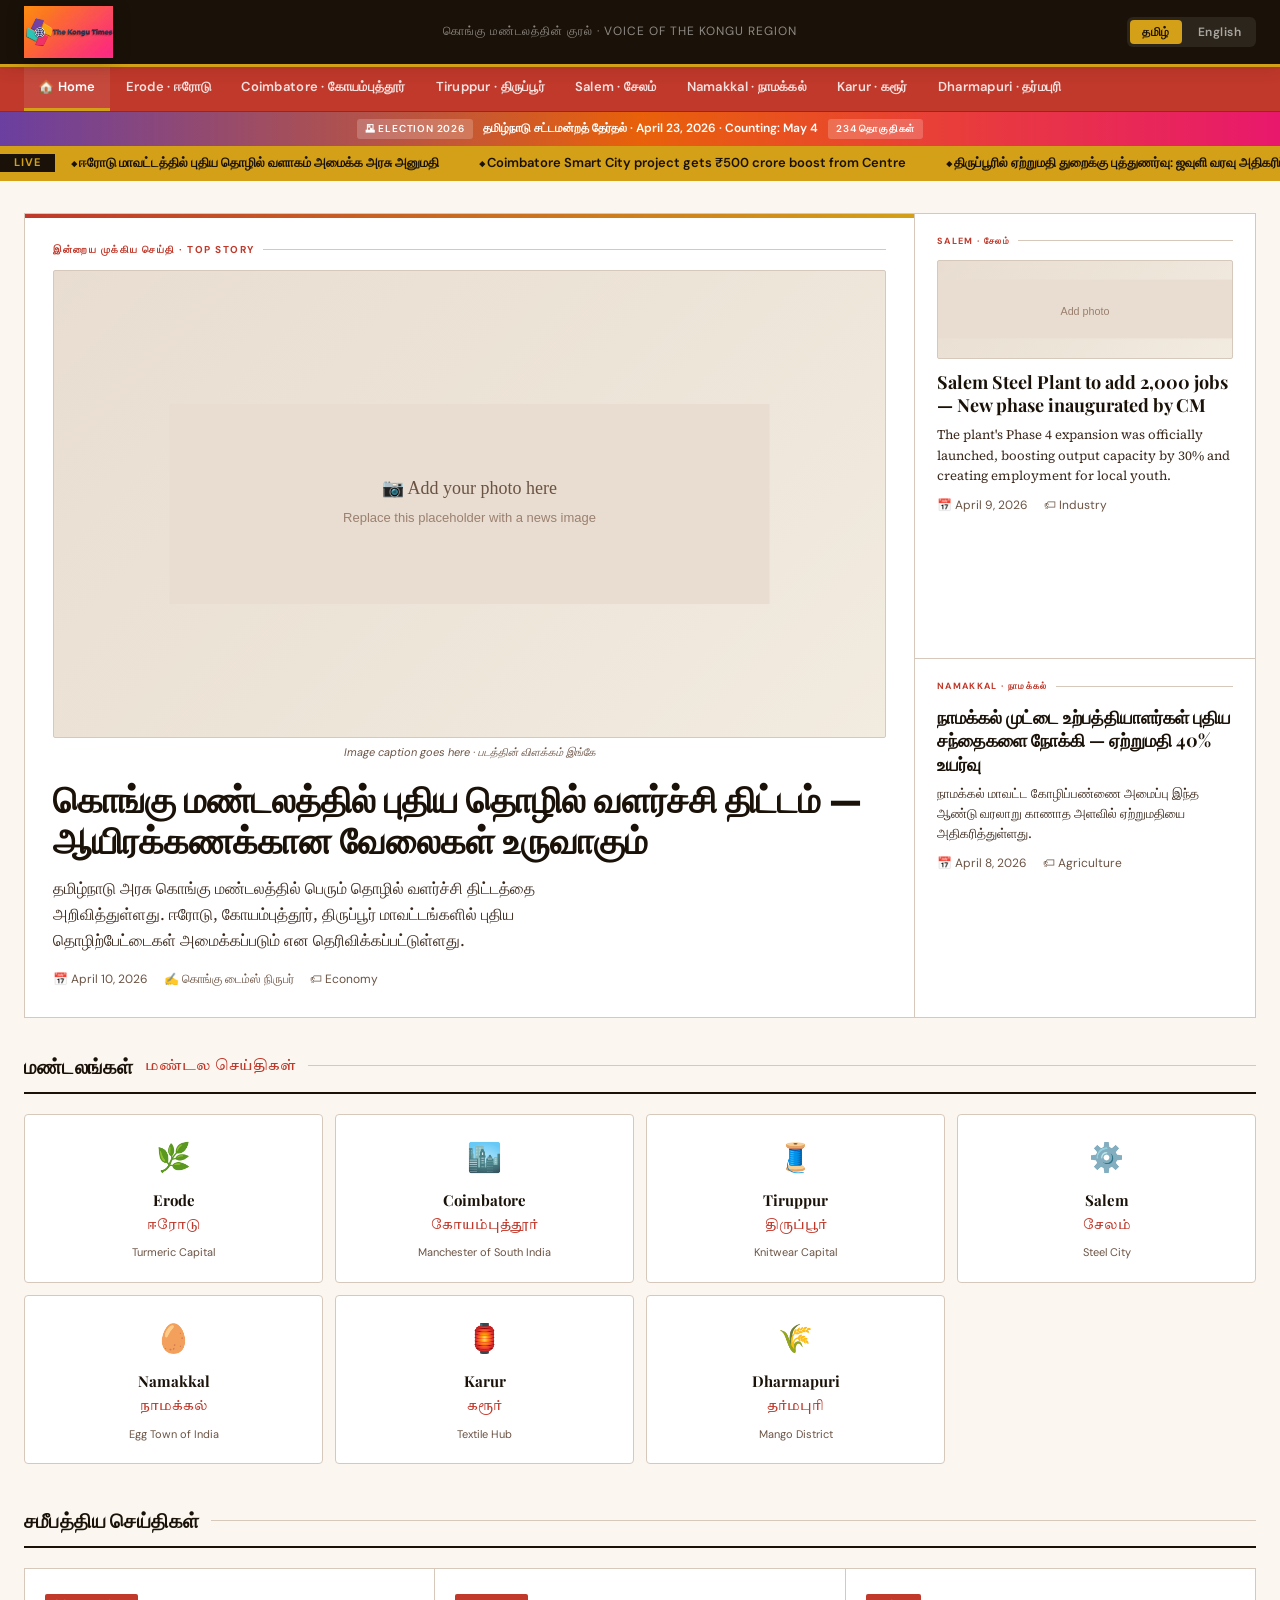
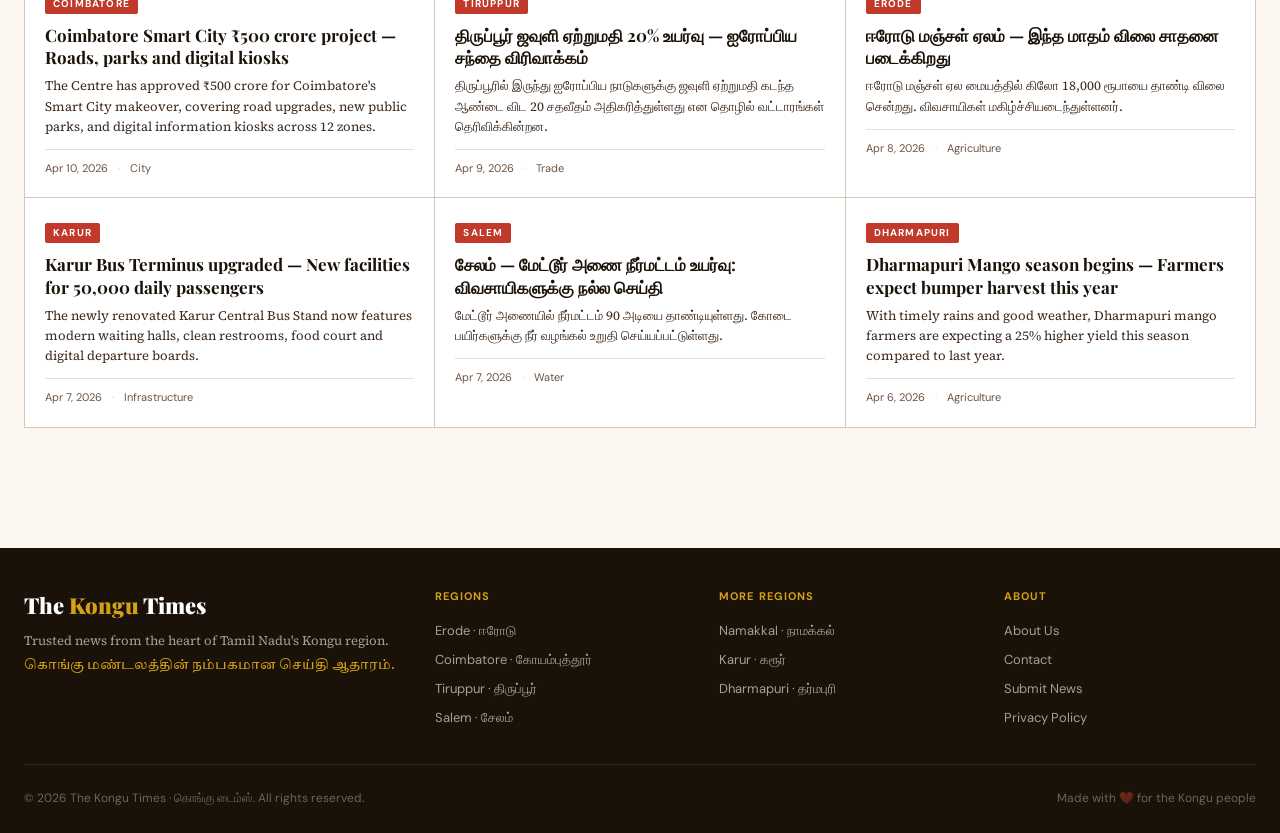
==== index.html @ 1cb0b981 "🚀 Initial launch — TheKonguTimes website with 7 region pages, logo, real news" ====
<!DOCTYPE html>
<html lang="ta">
<head>
  <meta charset="UTF-8" />
  <meta name="viewport" content="width=device-width, initial-scale=1.0" />
  <meta name="description" content="The Kongu Times - கொங்கு மண்டலத்தின் நம்பகமான செய்தி ஆதாரம். Tamil and English news from the Kongu region of Tamil Nadu." />
  <title>The Kongu Times | கொங்கு டைம்ஸ்</title>
  <link rel="stylesheet" href="css/style.css" />
  <link rel="icon" type="image/svg+xml" href="data:image/svg+xml,<svg xmlns='http://www.w3.org/2000/svg' viewBox='0 0 100 100'><text y='.9em' font-size='90'>📰</text></svg>" />
</head>
<body>

  <!-- HEADER -->
  <header class="site-header">
    <div class="header-top">
      <a href="index.html" class="logo-block" style="text-decoration:none">
        <img src="kongu-times-logo.png" alt="The Kongu Times" style="height:52px;width:auto;display:block;filter:drop-shadow(0 2px 8px rgba(0,0,0,0.3))"/>
      </a>
      <div class="header-tagline">கொங்கு மண்டலத்தின் குரல் · Voice of the Kongu Region</div>
      <div class="lang-toggle">
        <button class="lang-btn active" data-lang="ta" onclick="switchLang('ta')">தமிழ்</button>
        <button class="lang-btn" data-lang="en" onclick="switchLang('en')">English</button>
      </div>
    </div>
  </header>

  <!-- REGION NAV -->
  <nav class="region-nav" aria-label="Region Navigation">
    <div class="region-nav-inner">
      <a href="index.html" class="active">🏠 Home</a>
      <a href="regions/erode.html">Erode · ஈரோடு</a>
      <a href="regions/coimbatore.html">Coimbatore · கோயம்புத்தூர்</a>
      <a href="regions/tiruppur.html">Tiruppur · திருப்பூர்</a>
      <a href="regions/salem.html">Salem · சேலம்</a>
      <a href="regions/namakkal.html">Namakkal · நாமக்கல்</a>
      <a href="regions/karur.html">Karur · கரூர்</a>
      <a href="regions/dharmapuri.html">Dharmapuri · தர்மபுரி</a>
    </div>
  </nav>

  <!-- ELECTION BANNER -->
  <div style="background:linear-gradient(90deg,#6B3FA0,#E8610A,#E8186D);padding:7px 0;text-align:center;">
    <div style="font-family:'DM Sans',sans-serif;font-size:12px;font-weight:600;color:white;display:flex;align-items:center;justify-content:center;gap:10px;flex-wrap:wrap;max-width:1280px;margin:0 auto;padding:0 24px;">
      <span style="background:rgba(255,255,255,0.2);border-radius:3px;padding:2px 8px;font-size:10px;letter-spacing:0.08em;">🗳 ELECTION 2026</span>
      <span>தமிழ்நாடு சட்டமன்றத் தேர்தல் · April 23, 2026 · Counting: May 4</span>
      <span style="background:rgba(255,255,255,0.2);border-radius:3px;padding:2px 8px;font-size:10px;letter-spacing:0.08em;">234 தொகுதிகள்</span>
    </div>
  </div>

  <!-- NEWS TICKER -->
  <div class="news-ticker" aria-label="Breaking news ticker">
    <div class="ticker-inner">
      <span class="ticker-label">LIVE</span>
      <div class="ticker-scroll">
        <div class="ticker-track">
          <span class="ticker-item">ஈரோடு மாவட்டத்தில் புதிய தொழில் வளாகம் அமைக்க அரசு அனுமதி</span>
          <span class="ticker-item">Coimbatore Smart City project gets ₹500 crore boost from Centre</span>
          <span class="ticker-item">திருப்பூரில் ஏற்றுமதி துறைக்கு புத்துணர்வு: ஜவுளி வரவு அதிகரிப்பு</span>
          <span class="ticker-item">Salem Steel Plant announces 2,000 new job openings</span>
          <span class="ticker-item">நாமக்கல் முட்டை உற்பத்தி இந்த ஆண்டு சாதனை படைக்கிறது</span>
          <span class="ticker-item">Karur textiles exported to 45 countries this fiscal year</span>
          <span class="ticker-item">தர்மபுரி மாவட்டத்தில் மழை வரவேற்பு — விவசாயிகள் மகிழ்ச்சி</span>
          <!-- duplicate for seamless loop -->
          <span class="ticker-item">ஈரோடு மாவட்டத்தில் புதிய தொழில் வளாகம் அமைக்க அரசு அனுமதி</span>
          <span class="ticker-item">Coimbatore Smart City project gets ₹500 crore boost from Centre</span>
          <span class="ticker-item">திருப்பூரில் ஏற்றுமதி துறைக்கு புத்துணர்வு: ஜவுளி வரவு அதிகரிப்பு</span>
          <span class="ticker-item">Salem Steel Plant announces 2,000 new job openings</span>
          <span class="ticker-item">நாமக்கல் முட்டை உற்பத்தி இந்த ஆண்டு சாதனை படைக்கிறது</span>
          <span class="ticker-item">Karur textiles exported to 45 countries this fiscal year</span>
          <span class="ticker-item">தர்மபுரி மாவட்டத்தில் மழை வரவேற்பு — விவசாயிகள் மகிழ்ச்சி</span>
        </div>
      </div>
    </div>
  </div>

  <!-- MAIN CONTENT -->
  <main class="site-main">

    <!-- HERO GRID -->
    <section aria-label="Top stories">
      <div class="hero-grid">
        <!-- Lead story -->
        <article class="hero-main">
          <div class="hero-label">இன்றைய முக்கிய செய்தி · Top Story</div>
          <div class="hero-img-placeholder">
            <svg width="100%" height="200" viewBox="0 0 600 200" xmlns="http://www.w3.org/2000/svg">
              <rect width="600" height="200" fill="#E8DDD0"/>
              <text x="300" y="90" text-anchor="middle" font-family="serif" font-size="18" fill="#6B5344">📷 Add your photo here</text>
              <text x="300" y="118" text-anchor="middle" font-family="sans-serif" font-size="13" fill="#9B8070">Replace this placeholder with a news image</text>
            </svg>
          </div>
          <p class="img-caption">Image caption goes here · படத்தின் விளக்கம் இங்கே</p>
          <h1 class="hero-headline">கொங்கு மண்டலத்தில் புதிய தொழில் வளர்ச்சி திட்டம் — ஆயிரக்கணக்கான வேலைகள் உருவாகும்</h1>
          <p class="hero-lead">
            தமிழ்நாடு அரசு கொங்கு மண்டலத்தில் பெரும் தொழில் வளர்ச்சி திட்டத்தை அறிவித்துள்ளது. ஈரோடு, கோயம்புத்தூர், திருப்பூர் மாவட்டங்களில் புதிய தொழிற்பேட்டைகள் அமைக்கப்படும் என தெரிவிக்கப்பட்டுள்ளது.
          </p>
          <p class="hero-lead" style="display:none" data-lang="en">
            The Tamil Nadu government has announced a major industrial development plan for the Kongu region. New industrial estates are set to be established in Erode, Coimbatore, and Tiruppur districts, expected to create thousands of jobs.
          </p>
          <div class="hero-meta">
            <span>📅 April 10, 2026</span>
            <span>✍️ கொங்கு டைம்ஸ் நிருபர்</span>
            <span>🏷 Economy</span>
          </div>
        </article>

        <!-- Side story 1 -->
        <article class="hero-side-top">
          <div class="hero-label" style="font-size:9px">Salem · சேலம்</div>
          <div class="hero-img-placeholder" style="aspect-ratio:3/1;margin-bottom:12px">
            <svg width="100%" height="60" viewBox="0 0 300 60" xmlns="http://www.w3.org/2000/svg">
              <rect width="300" height="60" fill="#E8DDD0"/>
              <text x="150" y="36" text-anchor="middle" font-family="sans-serif" font-size="11" fill="#9B8070">Add photo</text>
            </svg>
          </div>
          <h2 class="side-article-title">Salem Steel Plant to add 2,000 jobs — New phase inaugurated by CM</h2>
          <p class="side-article-lead">The plant's Phase 4 expansion was officially launched, boosting output capacity by 30% and creating employment for local youth.</p>
          <div class="hero-meta" style="margin-top:10px">
            <span>📅 April 9, 2026</span>
            <span>🏷 Industry</span>
          </div>
        </article>

        <!-- Side story 2 -->
        <article class="hero-side-bottom">
          <div class="hero-label" style="font-size:9px">Namakkal · நாமக்கல்</div>
          <h2 class="side-article-title">நாமக்கல் முட்டை உற்பத்தியாளர்கள் புதிய சந்தைகளை நோக்கி — ஏற்றுமதி 40% உயர்வு</h2>
          <p class="side-article-lead">நாமக்கல் மாவட்ட கோழிப்பண்ணை அமைப்பு இந்த ஆண்டு வரலாறு காணாத அளவில் ஏற்றுமதியை அதிகரித்துள்ளது.</p>
          <div class="hero-meta" style="margin-top:10px">
            <span>📅 April 8, 2026</span>
            <span>🏷 Agriculture</span>
          </div>
        </article>
      </div>
    </section>

    <!-- REGION TILES -->
    <section aria-labelledby="region-head">
      <div class="section-head">
        <h2 id="region-head" data-en="Browse by Region" data-ta="மண்டலங்கள்">மண்டலங்கள்</h2>
        <span class="section-tamil" data-en="Browse by Region" data-ta="மண்டல செய்திகள்">மண்டல செய்திகள்</span>
        <div class="section-head-line"></div>
      </div>
      <div class="region-grid">
        <a href="regions/erode.html" class="region-card">
          <div class="region-card-icon">🌿</div>
          <div class="region-card-name">Erode</div>
          <div class="region-card-tamil">ஈரோடு</div>
          <div class="region-card-count">Turmeric Capital</div>
        </a>
        <a href="regions/coimbatore.html" class="region-card">
          <div class="region-card-icon">🏙️</div>
          <div class="region-card-name">Coimbatore</div>
          <div class="region-card-tamil">கோயம்புத்தூர்</div>
          <div class="region-card-count">Manchester of South India</div>
        </a>
        <a href="regions/tiruppur.html" class="region-card">
          <div class="region-card-icon">🧵</div>
          <div class="region-card-name">Tiruppur</div>
          <div class="region-card-tamil">திருப்பூர்</div>
          <div class="region-card-count">Knitwear Capital</div>
        </a>
        <a href="regions/salem.html" class="region-card">
          <div class="region-card-icon">⚙️</div>
          <div class="region-card-name">Salem</div>
          <div class="region-card-tamil">சேலம்</div>
          <div class="region-card-count">Steel City</div>
        </a>
        <a href="regions/namakkal.html" class="region-card">
          <div class="region-card-icon">🥚</div>
          <div class="region-card-name">Namakkal</div>
          <div class="region-card-tamil">நாமக்கல்</div>
          <div class="region-card-count">Egg Town of India</div>
        </a>
        <a href="regions/karur.html" class="region-card">
          <div class="region-card-icon">🏮</div>
          <div class="region-card-name">Karur</div>
          <div class="region-card-tamil">கரூர்</div>
          <div class="region-card-count">Textile Hub</div>
        </a>
        <a href="regions/dharmapuri.html" class="region-card">
          <div class="region-card-icon">🌾</div>
          <div class="region-card-name">Dharmapuri</div>
          <div class="region-card-tamil">தர்மபுரி</div>
          <div class="region-card-count">Mango District</div>
        </a>
      </div>
    </section>

    <!-- LATEST NEWS GRID -->
    <section aria-labelledby="latest-head">
      <div class="section-head">
        <h2 id="latest-head" data-en="Latest News" data-ta="சமீபத்திய செய்திகள்">சமீபத்திய செய்திகள்</h2>
        <div class="section-head-line"></div>
      </div>
      <div class="news-grid">
        <article class="news-card">
          <div class="card-region">Coimbatore</div>
          <a href="regions/coimbatore.html" class="card-title">Coimbatore Smart City ₹500 crore project — Roads, parks and digital kiosks</a>
          <p class="card-excerpt">The Centre has approved ₹500 crore for Coimbatore's Smart City makeover, covering road upgrades, new public parks, and digital information kiosks across 12 zones.</p>
          <div class="card-meta">
            <span>Apr 10, 2026</span><span class="meta-dot">·</span><span>City</span>
          </div>
        </article>
        <article class="news-card">
          <div class="card-region">Tiruppur</div>
          <a href="regions/tiruppur.html" class="card-title">திருப்பூர் ஜவுளி ஏற்றுமதி 20% உயர்வு — ஐரோப்பிய சந்தை விரிவாக்கம்</a>
          <p class="card-excerpt">திருப்பூரில் இருந்து ஐரோப்பிய நாடுகளுக்கு ஜவுளி ஏற்றுமதி கடந்த ஆண்டை விட 20 சதவீதம் அதிகரித்துள்ளது என தொழில் வட்டாரங்கள் தெரிவிக்கின்றன.</p>
          <div class="card-meta">
            <span>Apr 9, 2026</span><span class="meta-dot">·</span><span>Trade</span>
          </div>
        </article>
        <article class="news-card">
          <div class="card-region">Erode</div>
          <a href="regions/erode.html" class="card-title">ஈரோடு மஞ்சள் ஏலம் — இந்த மாதம் விலை சாதனை படைக்கிறது</a>
          <p class="card-excerpt">ஈரோடு மஞ்சள் ஏல மையத்தில் கிலோ 18,000 ரூபாயை தாண்டி விலை சென்றது. விவசாயிகள் மகிழ்ச்சியடைந்துள்ளனர்.</p>
          <div class="card-meta">
            <span>Apr 8, 2026</span><span class="meta-dot">·</span><span>Agriculture</span>
          </div>
        </article>
        <article class="news-card">
          <div class="card-region">Karur</div>
          <a href="regions/karur.html" class="card-title">Karur Bus Terminus upgraded — New facilities for 50,000 daily passengers</a>
          <p class="card-excerpt">The newly renovated Karur Central Bus Stand now features modern waiting halls, clean restrooms, food court and digital departure boards.</p>
          <div class="card-meta">
            <span>Apr 7, 2026</span><span class="meta-dot">·</span><span>Infrastructure</span>
          </div>
        </article>
        <article class="news-card">
          <div class="card-region">Salem</div>
          <a href="regions/salem.html" class="card-title">சேலம் — மேட்டூர் அணை நீர்மட்டம் உயர்வு: விவசாயிகளுக்கு நல்ல செய்தி</a>
          <p class="card-excerpt">மேட்டூர் அணையில் நீர்மட்டம் 90 அடியை தாண்டியுள்ளது. கோடை பயிர்களுக்கு நீர் வழங்கல் உறுதி செய்யப்பட்டுள்ளது.</p>
          <div class="card-meta">
            <span>Apr 7, 2026</span><span class="meta-dot">·</span><span>Water</span>
          </div>
        </article>
        <article class="news-card">
          <div class="card-region">Dharmapuri</div>
          <a href="regions/dharmapuri.html" class="card-title">Dharmapuri Mango season begins — Farmers expect bumper harvest this year</a>
          <p class="card-excerpt">With timely rains and good weather, Dharmapuri mango farmers are expecting a 25% higher yield this season compared to last year.</p>
          <div class="card-meta">
            <span>Apr 6, 2026</span><span class="meta-dot">·</span><span>Agriculture</span>
          </div>
        </article>
      </div>
    </section>

  </main>

  <!-- FOOTER -->
  <footer class="site-footer">
    <div class="footer-inner">
      <div class="footer-grid">
        <div>
          <div class="footer-logo">The <span>Kongu</span> Times</div>
          <p class="footer-desc">Trusted news from the heart of Tamil Nadu's Kongu region.</p>
          <p class="footer-desc-tamil">கொங்கு மண்டலத்தின் நம்பகமான செய்தி ஆதாரம்.</p>
        </div>
        <div class="footer-col">
          <div class="footer-col-title">Regions</div>
          <a href="regions/erode.html">Erode · ஈரோடு</a>
          <a href="regions/coimbatore.html">Coimbatore · கோயம்புத்தூர்</a>
          <a href="regions/tiruppur.html">Tiruppur · திருப்பூர்</a>
          <a href="regions/salem.html">Salem · சேலம்</a>
        </div>
        <div class="footer-col">
          <div class="footer-col-title">More Regions</div>
          <a href="regions/namakkal.html">Namakkal · நாமக்கல்</a>
          <a href="regions/karur.html">Karur · கரூர்</a>
          <a href="regions/dharmapuri.html">Dharmapuri · தர்மபுரி</a>
        </div>
        <div class="footer-col">
          <div class="footer-col-title">About</div>
          <a href="#">About Us</a>
          <a href="#">Contact</a>
          <a href="#">Submit News</a>
          <a href="#">Privacy Policy</a>
        </div>
      </div>
      <div class="footer-bottom">
        <span>© 2026 The Kongu Times · கொங்கு டைம்ஸ். All rights reserved.</span>
        <span>Made with ❤️ for the Kongu people</span>
      </div>
    </div>
  </footer>

  <script src="js/main.js"></script>
</body>
</html>
---- css/style.css ----
@import url('https://fonts.googleapis.com/css2?family=Tiro+Tamil:ital@0;1&family=Playfair+Display:wght@700;900&family=Source+Serif+4:ital,wght@0,300;0,400;0,600;1,400&family=DM+Sans:wght@400;500;600&display=swap');

:root {
  --red: #C0392B;
  --red-dark: #96281B;
  --red-light: #F9EBEA;
  --gold: #D4A017;
  --gold-light: #FDF3DC;
  --ink: #1A1208;
  --ink-mid: #3D2B1F;
  --ink-light: #6B5344;
  --paper: #FBF7F0;
  --paper-mid: #F2EBE0;
  --paper-dark: #E8DDD0;
  --white: #FFFFFF;
  --border: #D6C9BB;
  --shadow: rgba(26,18,8,0.12);
}

*, *::before, *::after { box-sizing: border-box; margin: 0; padding: 0; }

html { scroll-behavior: smooth; }

body {
  font-family: 'Source Serif 4', Georgia, serif;
  background: var(--paper);
  color: var(--ink);
  line-height: 1.6;
}

/* ── HEADER ── */
.site-header {
  background: var(--ink);
  border-bottom: 3px solid var(--gold);
  position: sticky;
  top: 0;
  z-index: 100;
  box-shadow: 0 2px 16px var(--shadow);
}

.header-top {
  display: flex;
  align-items: center;
  justify-content: space-between;
  padding: 0 24px;
  max-width: 1280px;
  margin: 0 auto;
  height: 64px;
  gap: 16px;
}

.logo-block { display: flex; flex-direction: column; align-items: flex-start; }

.logo-title {
  font-family: 'Playfair Display', serif;
  font-size: 26px;
  font-weight: 900;
  color: var(--white);
  letter-spacing: 0.02em;
  line-height: 1;
  text-decoration: none;
}

.logo-title span { color: var(--gold); }

.logo-tamil {
  font-family: 'Tiro Tamil', serif;
  font-size: 13px;
  color: var(--gold);
  letter-spacing: 0.05em;
  margin-top: 2px;
}

.header-tagline {
  font-family: 'DM Sans', sans-serif;
  font-size: 12px;
  color: rgba(255,255,255,0.5);
  text-align: center;
  letter-spacing: 0.08em;
  text-transform: uppercase;
}

.lang-toggle {
  display: flex;
  gap: 4px;
  background: rgba(255,255,255,0.08);
  border-radius: 6px;
  padding: 3px;
}

.lang-btn {
  font-family: 'DM Sans', sans-serif;
  font-size: 12px;
  font-weight: 600;
  padding: 4px 12px;
  border: none;
  border-radius: 4px;
  cursor: pointer;
  transition: all 0.2s;
  background: transparent;
  color: rgba(255,255,255,0.6);
  letter-spacing: 0.04em;
}

.lang-btn.active {
  background: var(--gold);
  color: var(--ink);
}

/* ── NAV BAR ── */
.region-nav {
  background: var(--red);
  border-bottom: 1px solid var(--red-dark);
}

.region-nav-inner {
  max-width: 1280px;
  margin: 0 auto;
  display: flex;
  align-items: center;
  padding: 0 24px;
  gap: 2px;
  overflow-x: auto;
  scrollbar-width: none;
}

.region-nav-inner::-webkit-scrollbar { display: none; }

.region-nav-inner a {
  font-family: 'DM Sans', sans-serif;
  font-size: 13px;
  font-weight: 600;
  color: rgba(255,255,255,0.85);
  text-decoration: none;
  padding: 10px 14px;
  white-space: nowrap;
  border-bottom: 3px solid transparent;
  transition: all 0.2s;
  letter-spacing: 0.02em;
}

.region-nav-inner a:hover,
.region-nav-inner a.active {
  color: var(--white);
  border-bottom-color: var(--gold);
  background: rgba(255,255,255,0.08);
}

/* ── TICKER ── */
.news-ticker {
  background: var(--gold);
  padding: 7px 0;
  overflow: hidden;
}

.ticker-inner {
  display: flex;
  align-items: center;
  gap: 0;
}

.ticker-label {
  font-family: 'DM Sans', sans-serif;
  font-size: 11px;
  font-weight: 700;
  background: var(--ink);
  color: var(--gold);
  padding: 0 14px;
  height: 100%;
  display: flex;
  align-items: center;
  letter-spacing: 0.1em;
  text-transform: uppercase;
  white-space: nowrap;
  z-index: 1;
}

.ticker-scroll {
  overflow: hidden;
  flex: 1;
  padding: 0 16px;
}

.ticker-track {
  display: flex;
  gap: 0;
  animation: ticker-scroll 35s linear infinite;
  white-space: nowrap;
}

.ticker-track:hover { animation-play-state: paused; }

.ticker-item {
  font-family: 'DM Sans', sans-serif;
  font-size: 13px;
  font-weight: 600;
  color: var(--ink);
  padding-right: 40px;
}

.ticker-item::before { content: "◆  "; font-size: 8px; }

@keyframes ticker-scroll {
  from { transform: translateX(0); }
  to { transform: translateX(-50%); }
}

/* ── LAYOUT ── */
.site-main {
  max-width: 1280px;
  margin: 0 auto;
  padding: 32px 24px;
}

/* ── HERO SECTION ── */
.hero-grid {
  display: grid;
  grid-template-columns: 1fr 340px;
  grid-template-rows: auto auto;
  gap: 1px;
  background: var(--border);
  border: 1px solid var(--border);
  margin-bottom: 32px;
}

.hero-main {
  grid-row: 1 / 3;
  background: var(--white);
  padding: 28px;
  position: relative;
  overflow: hidden;
}

.hero-main::before {
  content: '';
  position: absolute;
  top: 0; left: 0; right: 0;
  height: 4px;
  background: linear-gradient(90deg, var(--red), var(--gold));
}

.hero-label {
  font-family: 'DM Sans', sans-serif;
  font-size: 10px;
  font-weight: 700;
  letter-spacing: 0.15em;
  text-transform: uppercase;
  color: var(--red);
  margin-bottom: 12px;
  display: flex;
  align-items: center;
  gap: 8px;
}

.hero-label::after {
  content: '';
  flex: 1;
  height: 1px;
  background: var(--border);
}

.hero-headline {
  font-family: 'Playfair Display', serif;
  font-size: 36px;
  font-weight: 900;
  line-height: 1.15;
  color: var(--ink);
  margin-bottom: 14px;
}

.hero-lead {
  font-size: 16px;
  color: var(--ink-mid);
  line-height: 1.65;
  margin-bottom: 16px;
  max-width: 540px;
}

.hero-meta {
  font-family: 'DM Sans', sans-serif;
  font-size: 12px;
  color: var(--ink-light);
  display: flex;
  gap: 16px;
}

.hero-img-placeholder {
  width: 100%;
  aspect-ratio: 16/9;
  background: linear-gradient(135deg, var(--paper-dark) 0%, var(--paper-mid) 100%);
  border: 1px solid var(--border);
  border-radius: 2px;
  margin-bottom: 20px;
  display: flex;
  align-items: center;
  justify-content: center;
  overflow: hidden;
}

.hero-img-placeholder img {
  width: 100%;
  height: 100%;
  object-fit: cover;
}

.img-caption {
  font-family: 'DM Sans', sans-serif;
  font-size: 11px;
  color: var(--ink-light);
  font-style: italic;
  text-align: center;
  margin-top: -14px;
  margin-bottom: 16px;
}

.hero-side-top, .hero-side-bottom {
  background: var(--white);
  padding: 20px 22px;
}

.side-article-title {
  font-family: 'Playfair Display', serif;
  font-size: 18px;
  font-weight: 700;
  line-height: 1.3;
  color: var(--ink);
  margin-bottom: 8px;
}

.side-article-lead {
  font-size: 13px;
  color: var(--ink-mid);
  line-height: 1.55;
}

/* ── SECTION HEADING ── */
.section-head {
  display: flex;
  align-items: center;
  gap: 12px;
  margin-bottom: 20px;
  padding-bottom: 10px;
  border-bottom: 2px solid var(--ink);
}

.section-head h2 {
  font-family: 'Playfair Display', serif;
  font-size: 20px;
  font-weight: 900;
  color: var(--ink);
  letter-spacing: 0.01em;
}

.section-head .section-tamil {
  font-family: 'Tiro Tamil', serif;
  font-size: 14px;
  color: var(--red);
}

.section-head-line {
  flex: 1;
  height: 1px;
  background: var(--border);
}

/* ── NEWS CARDS GRID ── */
.news-grid {
  display: grid;
  grid-template-columns: repeat(3, 1fr);
  gap: 1px;
  background: var(--border);
  border: 1px solid var(--border);
  margin-bottom: 40px;
}

.news-card {
  background: var(--white);
  padding: 20px;
  transition: background 0.15s;
}

.news-card:hover { background: var(--paper); }

.card-region {
  font-family: 'DM Sans', sans-serif;
  font-size: 10px;
  font-weight: 700;
  letter-spacing: 0.12em;
  text-transform: uppercase;
  color: var(--white);
  background: var(--red);
  display: inline-block;
  padding: 2px 8px;
  margin-bottom: 10px;
  border-radius: 2px;
}

.card-title {
  font-family: 'Playfair Display', serif;
  font-size: 17px;
  font-weight: 700;
  line-height: 1.3;
  color: var(--ink);
  margin-bottom: 8px;
  text-decoration: none;
  display: block;
}

.card-title:hover { color: var(--red); }

.card-excerpt {
  font-size: 13px;
  color: var(--ink-mid);
  line-height: 1.55;
  margin-bottom: 12px;
}

.card-meta {
  font-family: 'DM Sans', sans-serif;
  font-size: 11px;
  color: var(--ink-light);
  display: flex;
  gap: 10px;
  border-top: 1px solid var(--paper-dark);
  padding-top: 10px;
}

/* ── REGION GRID (homepage) ── */
.region-grid {
  display: grid;
  grid-template-columns: repeat(4, 1fr);
  gap: 12px;
  margin-bottom: 40px;
}

.region-card {
  background: var(--white);
  border: 1px solid var(--border);
  border-radius: 4px;
  padding: 20px 16px;
  text-align: center;
  text-decoration: none;
  transition: all 0.2s;
  display: block;
}

.region-card:hover {
  border-color: var(--red);
  box-shadow: 0 4px 16px var(--shadow);
  transform: translateY(-2px);
}

.region-card-icon {
  font-size: 28px;
  margin-bottom: 8px;
}

.region-card-name {
  font-family: 'Playfair Display', serif;
  font-size: 15px;
  font-weight: 700;
  color: var(--ink);
  margin-bottom: 4px;
}

.region-card-tamil {
  font-family: 'Tiro Tamil', serif;
  font-size: 13px;
  color: var(--red);
  margin-bottom: 8px;
}

.region-card-count {
  font-family: 'DM Sans', sans-serif;
  font-size: 11px;
  color: var(--ink-light);
}

/* ── REGION PAGE ── */
.region-hero {
  background: var(--ink);
  padding: 40px 24px 32px;
  position: relative;
  overflow: hidden;
}

.region-hero::before {
  content: '';
  position: absolute;
  bottom: 0; left: 0; right: 0;
  height: 3px;
  background: linear-gradient(90deg, var(--gold), var(--red));
}

.region-hero-inner {
  max-width: 1280px;
  margin: 0 auto;
}

.region-breadcrumb {
  font-family: 'DM Sans', sans-serif;
  font-size: 12px;
  color: rgba(255,255,255,0.5);
  margin-bottom: 12px;
}

.region-breadcrumb a { color: var(--gold); text-decoration: none; }
.region-breadcrumb a:hover { text-decoration: underline; }

.region-title {
  font-family: 'Playfair Display', serif;
  font-size: 42px;
  font-weight: 900;
  color: var(--white);
  line-height: 1.1;
}

.region-title-tamil {
  font-family: 'Tiro Tamil', serif;
  font-size: 22px;
  color: var(--gold);
  margin-top: 6px;
}

.region-desc {
  font-size: 15px;
  color: rgba(255,255,255,0.65);
  margin-top: 12px;
  max-width: 540px;
  line-height: 1.6;
}

/* ── REGION NEWS LIST ── */
.region-content {
  max-width: 1280px;
  margin: 0 auto;
  padding: 32px 24px;
  display: grid;
  grid-template-columns: 1fr 300px;
  gap: 32px;
}

.news-article {
  border-bottom: 1px solid var(--border);
  padding-bottom: 28px;
  margin-bottom: 28px;
}

.news-article:last-child { border-bottom: none; }

.article-label {
  font-family: 'DM Sans', sans-serif;
  font-size: 10px;
  font-weight: 700;
  letter-spacing: 0.12em;
  text-transform: uppercase;
  color: var(--white);
  background: var(--red);
  display: inline-block;
  padding: 2px 8px;
  margin-bottom: 10px;
  border-radius: 2px;
}

.article-title {
  font-family: 'Playfair Display', serif;
  font-size: 24px;
  font-weight: 700;
  line-height: 1.25;
  color: var(--ink);
  margin-bottom: 10px;
}

.article-body {
  font-size: 15px;
  color: var(--ink-mid);
  line-height: 1.7;
  margin-bottom: 12px;
}

.article-meta {
  font-family: 'DM Sans', sans-serif;
  font-size: 12px;
  color: var(--ink-light);
  display: flex;
  gap: 12px;
  align-items: center;
}

.meta-dot { color: var(--border); }

/* ── SIDEBAR ── */
.sidebar {}

.sidebar-block {
  background: var(--white);
  border: 1px solid var(--border);
  border-radius: 4px;
  padding: 20px;
  margin-bottom: 20px;
}

.sidebar-title {
  font-family: 'Playfair Display', serif;
  font-size: 16px;
  font-weight: 700;
  color: var(--ink);
  border-bottom: 2px solid var(--ink);
  padding-bottom: 8px;
  margin-bottom: 14px;
}

.sidebar-link {
  display: flex;
  gap: 10px;
  align-items: flex-start;
  padding: 8px 0;
  border-bottom: 1px solid var(--paper-dark);
  text-decoration: none;
  color: var(--ink);
}

.sidebar-link:last-child { border-bottom: none; }

.sidebar-link:hover .sidebar-link-title { color: var(--red); }

.sidebar-link-num {
  font-family: 'DM Sans', sans-serif;
  font-size: 18px;
  font-weight: 700;
  color: var(--paper-dark);
  min-width: 28px;
  line-height: 1;
}

.sidebar-link-title {
  font-family: 'Source Serif 4', serif;
  font-size: 14px;
  line-height: 1.4;
  color: var(--ink);
  transition: color 0.15s;
}

/* ── FOOTER ── */
.site-footer {
  background: var(--ink);
  color: rgba(255,255,255,0.6);
  padding: 40px 24px 24px;
  margin-top: 48px;
}

.footer-inner {
  max-width: 1280px;
  margin: 0 auto;
}

.footer-grid {
  display: grid;
  grid-template-columns: 1.5fr 1fr 1fr 1fr;
  gap: 32px;
  padding-bottom: 32px;
  border-bottom: 1px solid rgba(255,255,255,0.1);
  margin-bottom: 24px;
}

.footer-logo {
  font-family: 'Playfair Display', serif;
  font-size: 22px;
  font-weight: 900;
  color: var(--white);
  margin-bottom: 8px;
}

.footer-logo span { color: var(--gold); }

.footer-desc {
  font-size: 13px;
  line-height: 1.6;
  margin-bottom: 4px;
}

.footer-desc-tamil {
  font-family: 'Tiro Tamil', serif;
  font-size: 13px;
  color: var(--gold);
  line-height: 1.6;
}

.footer-col-title {
  font-family: 'DM Sans', sans-serif;
  font-size: 11px;
  font-weight: 700;
  letter-spacing: 0.1em;
  text-transform: uppercase;
  color: var(--gold);
  margin-bottom: 12px;
}

.footer-col a {
  display: block;
  font-family: 'DM Sans', sans-serif;
  font-size: 13px;
  color: rgba(255,255,255,0.6);
  text-decoration: none;
  padding: 4px 0;
  transition: color 0.15s;
}

.footer-col a:hover { color: var(--white); }

.footer-bottom {
  display: flex;
  justify-content: space-between;
  align-items: center;
  font-family: 'DM Sans', sans-serif;
  font-size: 12px;
  color: rgba(255,255,255,0.35);
}

/* ── UTILITY ── */
.divider {
  border: none;
  border-top: 1px solid var(--border);
  margin: 32px 0;
}

.read-more {
  font-family: 'DM Sans', sans-serif;
  font-size: 12px;
  font-weight: 600;
  color: var(--red);
  text-decoration: none;
  letter-spacing: 0.04em;
  display: inline-flex;
  align-items: center;
  gap: 4px;
}

.read-more:hover { text-decoration: underline; }

/* ── RESPONSIVE ── */
@media (max-width: 900px) {
  .hero-grid { grid-template-columns: 1fr; }
  .news-grid { grid-template-columns: 1fr 1fr; }
  .region-grid { grid-template-columns: repeat(2, 1fr); }
  .region-content { grid-template-columns: 1fr; }
  .footer-grid { grid-template-columns: 1fr 1fr; }
  .sidebar { display: none; }
}

@media (max-width: 600px) {
  .header-tagline { display: none; }
  .hero-headline { font-size: 26px; }
  .news-grid { grid-template-columns: 1fr; }
  .region-grid { grid-template-columns: repeat(2, 1fr); }
  .footer-grid { grid-template-columns: 1fr; }
  .region-title { font-size: 30px; }
}
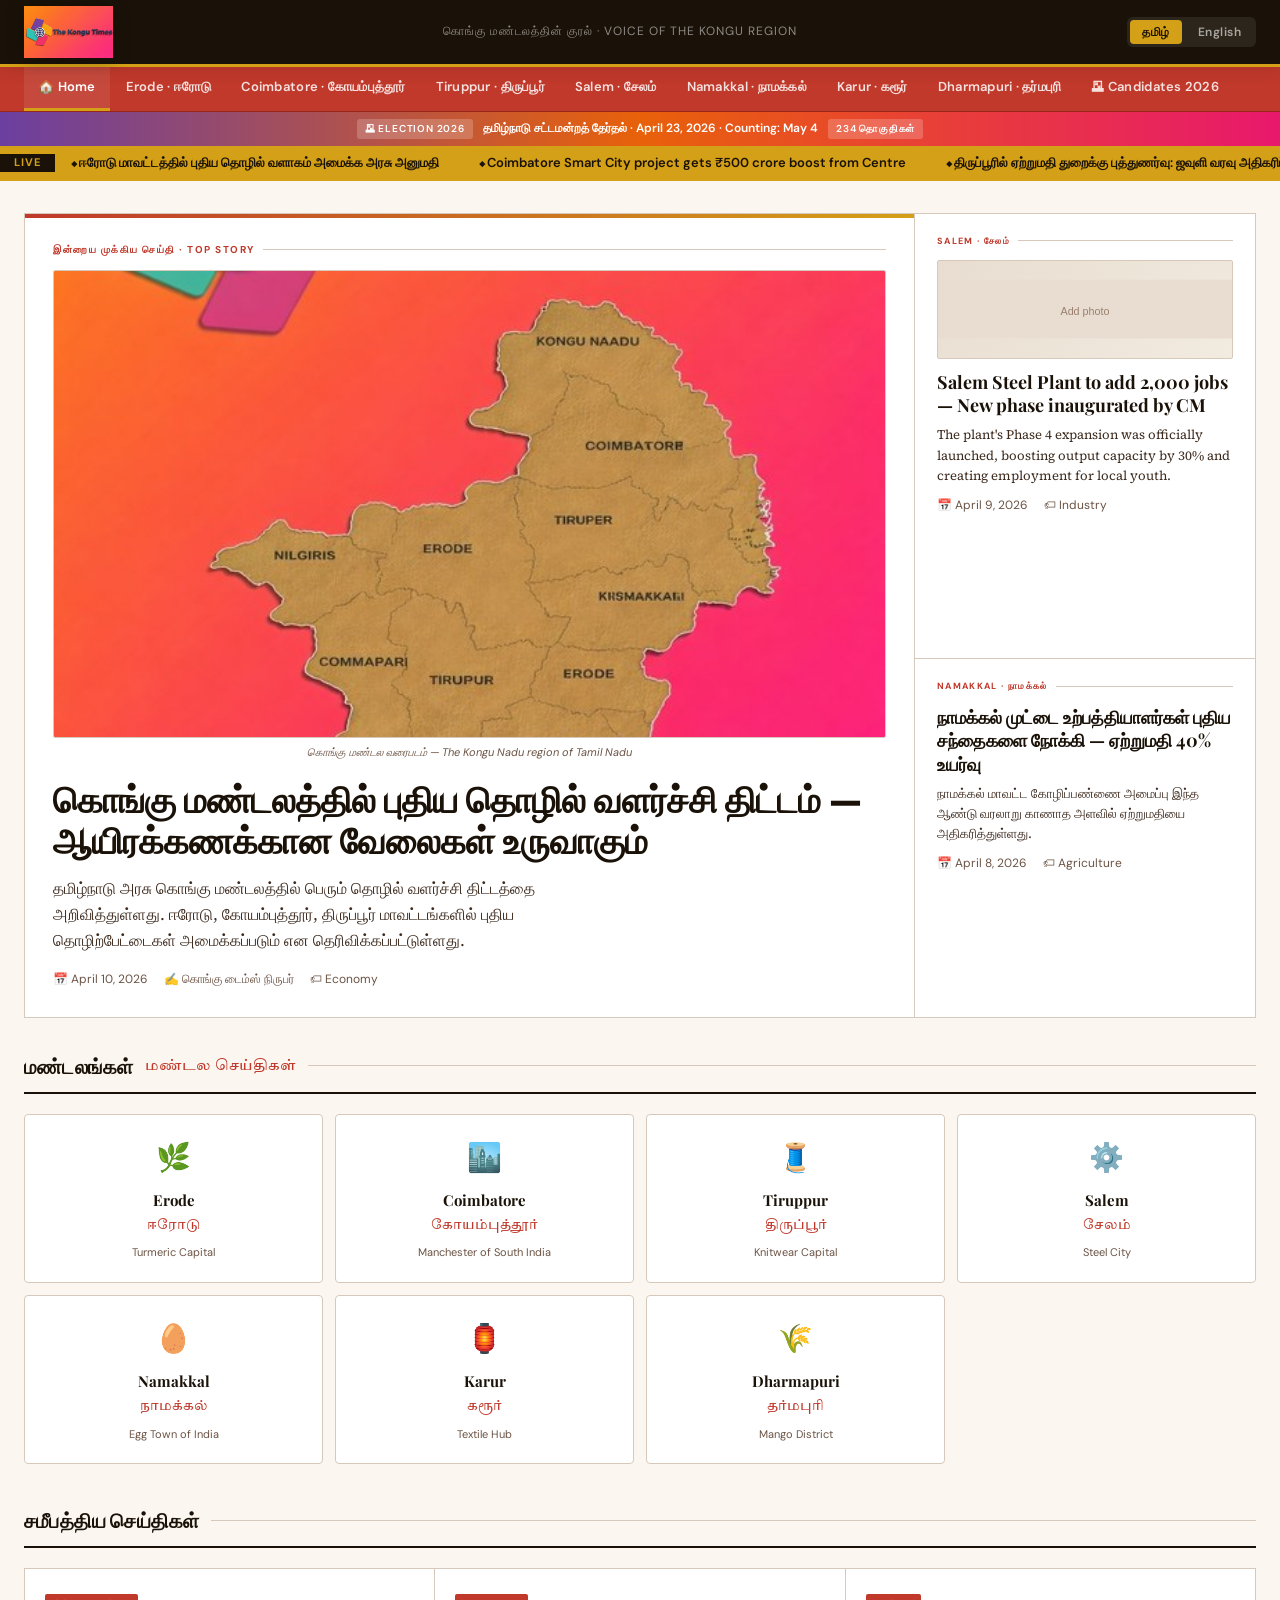
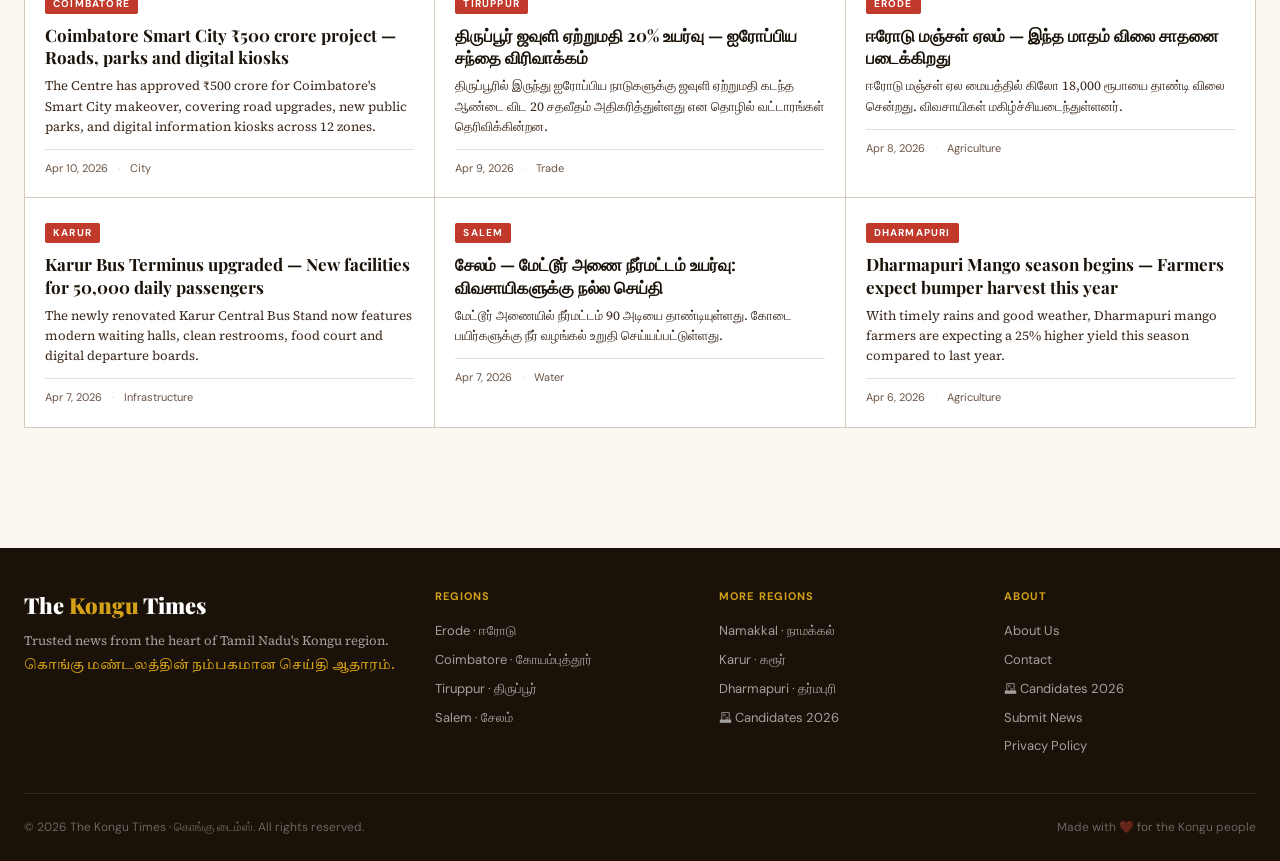
==== commit f880cb81: "✨ Add Candidates 2026 page (234 constituencies), Kongu map image on homepage, nav updates" ====
--- a/index.html
+++ b/index.html
@@ -35,6 +35,7 @@
       <a href="regions/namakkal.html">Namakkal · நாமக்கல்</a>
       <a href="regions/karur.html">Karur · கரூர்</a>
       <a href="regions/dharmapuri.html">Dharmapuri · தர்மபுரி</a>
+      <a href="candidates-2026.html">🗳 Candidates 2026</a>
     </div>
   </nav>
 
@@ -82,14 +83,10 @@
         <!-- Lead story -->
         <article class="hero-main">
           <div class="hero-label">இன்றைய முக்கிய செய்தி · Top Story</div>
-          <div class="hero-img-placeholder">
-            <svg width="100%" height="200" viewBox="0 0 600 200" xmlns="http://www.w3.org/2000/svg">
-              <rect width="600" height="200" fill="#E8DDD0"/>
-              <text x="300" y="90" text-anchor="middle" font-family="serif" font-size="18" fill="#6B5344">📷 Add your photo here</text>
-              <text x="300" y="118" text-anchor="middle" font-family="sans-serif" font-size="13" fill="#9B8070">Replace this placeholder with a news image</text>
-            </svg>
-          </div>
-          <p class="img-caption">Image caption goes here · படத்தின் விளக்கம் இங்கே</p>
+          <div class="hero-img-placeholder" style="background:linear-gradient(135deg,#E8610A,#E8186D);padding:0;overflow:hidden;">
+            <img src="kongu-map.jpg" alt="Kongu Nadu Map — கொங்கு மண்டல வரைபடம்" style="width:100%;height:100%;object-fit:cover;display:block;"/>
+          </div>
+          <p class="img-caption">கொங்கு மண்டல வரைபடம் — The Kongu Nadu region of Tamil Nadu</p>
           <h1 class="hero-headline">கொங்கு மண்டலத்தில் புதிய தொழில் வளர்ச்சி திட்டம் — ஆயிரக்கணக்கான வேலைகள் உருவாகும்</h1>
           <p class="hero-lead">
             தமிழ்நாடு அரசு கொங்கு மண்டலத்தில் பெரும் தொழில் வளர்ச்சி திட்டத்தை அறிவித்துள்ளது. ஈரோடு, கோயம்புத்தூர், திருப்பூர் மாவட்டங்களில் புதிய தொழிற்பேட்டைகள் அமைக்கப்படும் என தெரிவிக்கப்பட்டுள்ளது.
@@ -268,11 +265,13 @@
           <a href="regions/namakkal.html">Namakkal · நாமக்கல்</a>
           <a href="regions/karur.html">Karur · கரூர்</a>
           <a href="regions/dharmapuri.html">Dharmapuri · தர்மபுரி</a>
+      <a href="candidates-2026.html">🗳 Candidates 2026</a>
         </div>
         <div class="footer-col">
           <div class="footer-col-title">About</div>
           <a href="#">About Us</a>
           <a href="#">Contact</a>
+          <a href="candidates-2026.html">🗳 Candidates 2026</a>
           <a href="#">Submit News</a>
           <a href="#">Privacy Policy</a>
         </div>
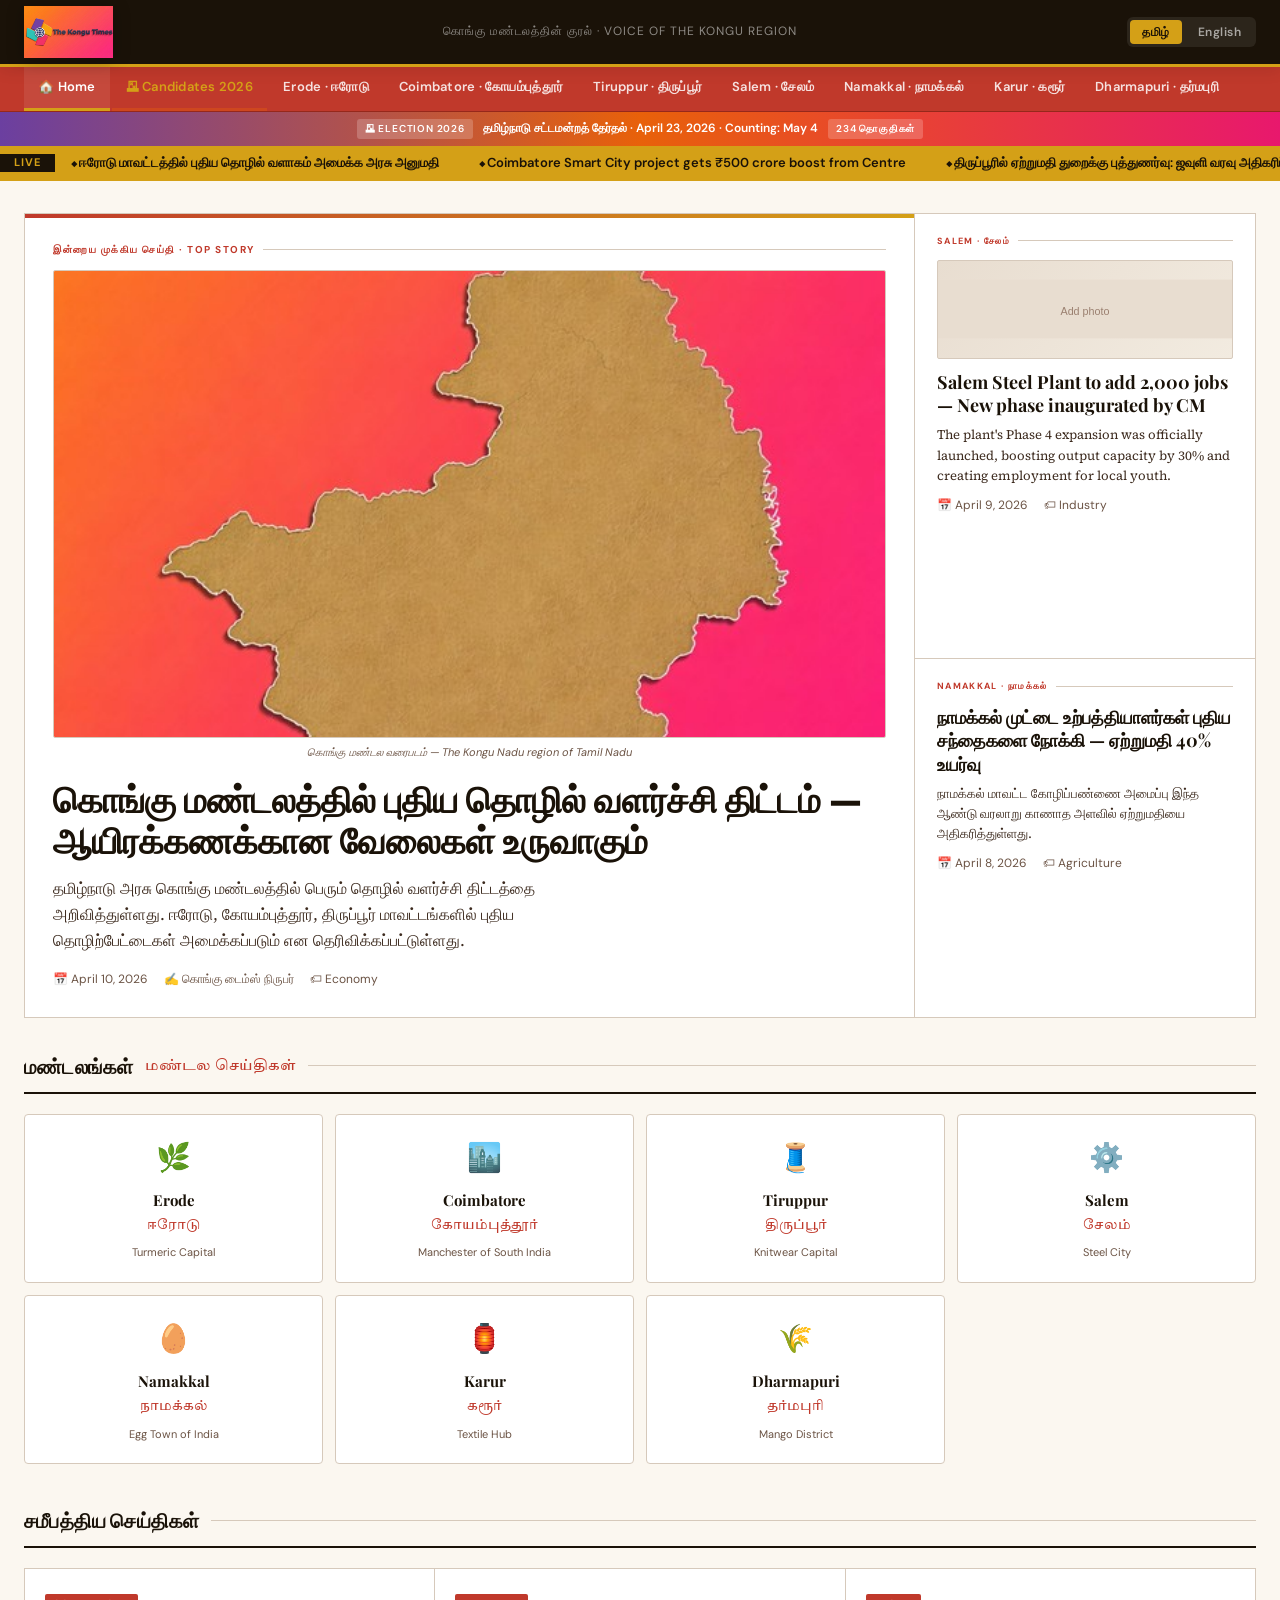
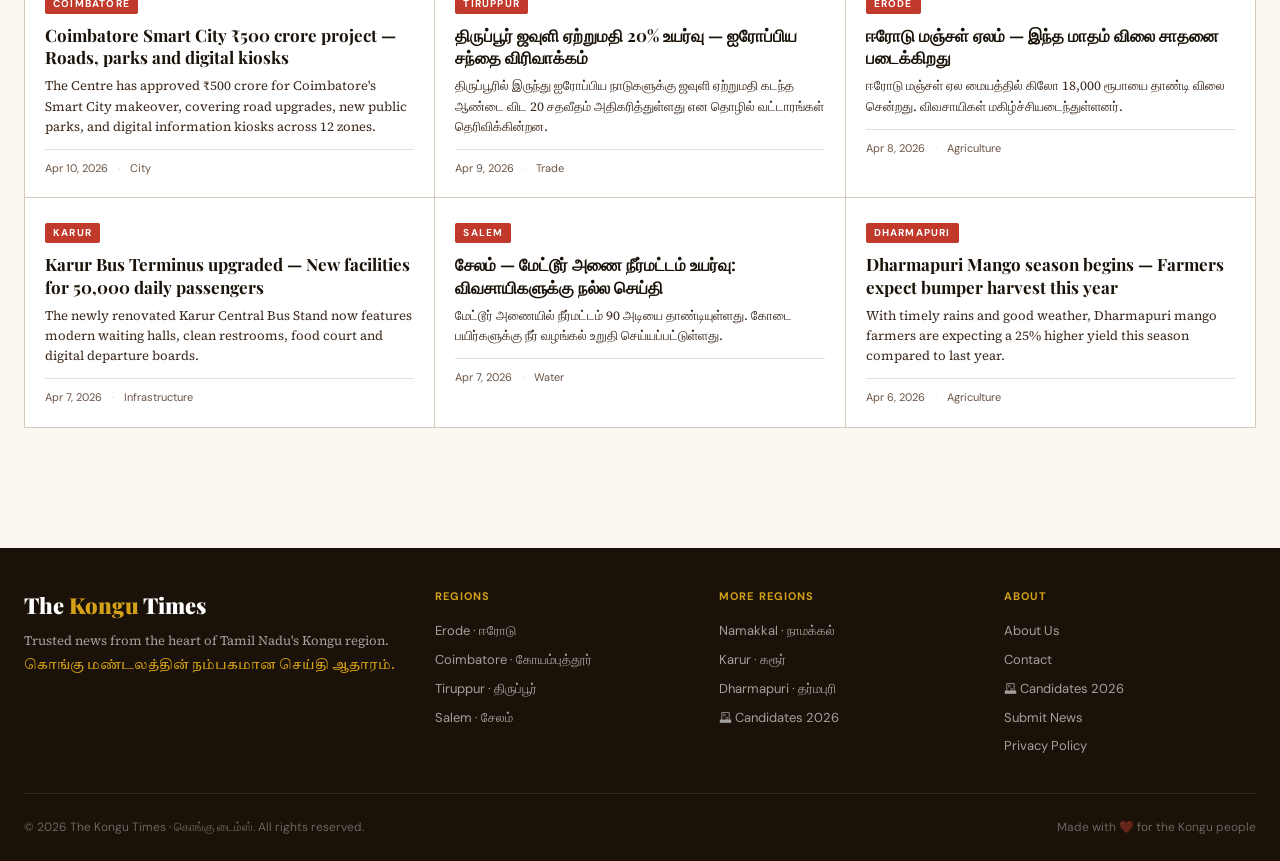
==== commit 9035b8fa: "🎨 Candidates 2026: new party colours, no search bar, first in nav; new clean Kongu map" ====
--- a/index.html
+++ b/index.html
@@ -27,7 +27,8 @@
   <!-- REGION NAV -->
   <nav class="region-nav" aria-label="Region Navigation">
     <div class="region-nav-inner">
-      <a href="index.html" class="active">🏠 Home</a>
+      <a href="index.html">🏠 Home</a>
+      <a href="candidates-2026.html" class="candidates-link">🗳 Candidates 2026</a>
       <a href="regions/erode.html">Erode · ஈரோடு</a>
       <a href="regions/coimbatore.html">Coimbatore · கோயம்புத்தூர்</a>
       <a href="regions/tiruppur.html">Tiruppur · திருப்பூர்</a>
@@ -35,7 +36,6 @@
       <a href="regions/namakkal.html">Namakkal · நாமக்கல்</a>
       <a href="regions/karur.html">Karur · கரூர்</a>
       <a href="regions/dharmapuri.html">Dharmapuri · தர்மபுரி</a>
-      <a href="candidates-2026.html">🗳 Candidates 2026</a>
     </div>
   </nav>
 
--- a/css/style.css
+++ b/css/style.css
@@ -756,3 +756,14 @@
   .footer-grid { grid-template-columns: 1fr; }
   .region-title { font-size: 30px; }
 }
+
+/* Candidates 2026 highlight link */
+.region-nav-inner a.candidates-link {
+  color: var(--gold, #E8610A);
+  border-bottom: 3px solid rgba(232,97,10,0.35);
+}
+.region-nav-inner a.candidates-link:hover,
+.region-nav-inner a.candidates-link.active {
+  color: #FFD700;
+  border-bottom-color: var(--orange, #E8610A);
+}
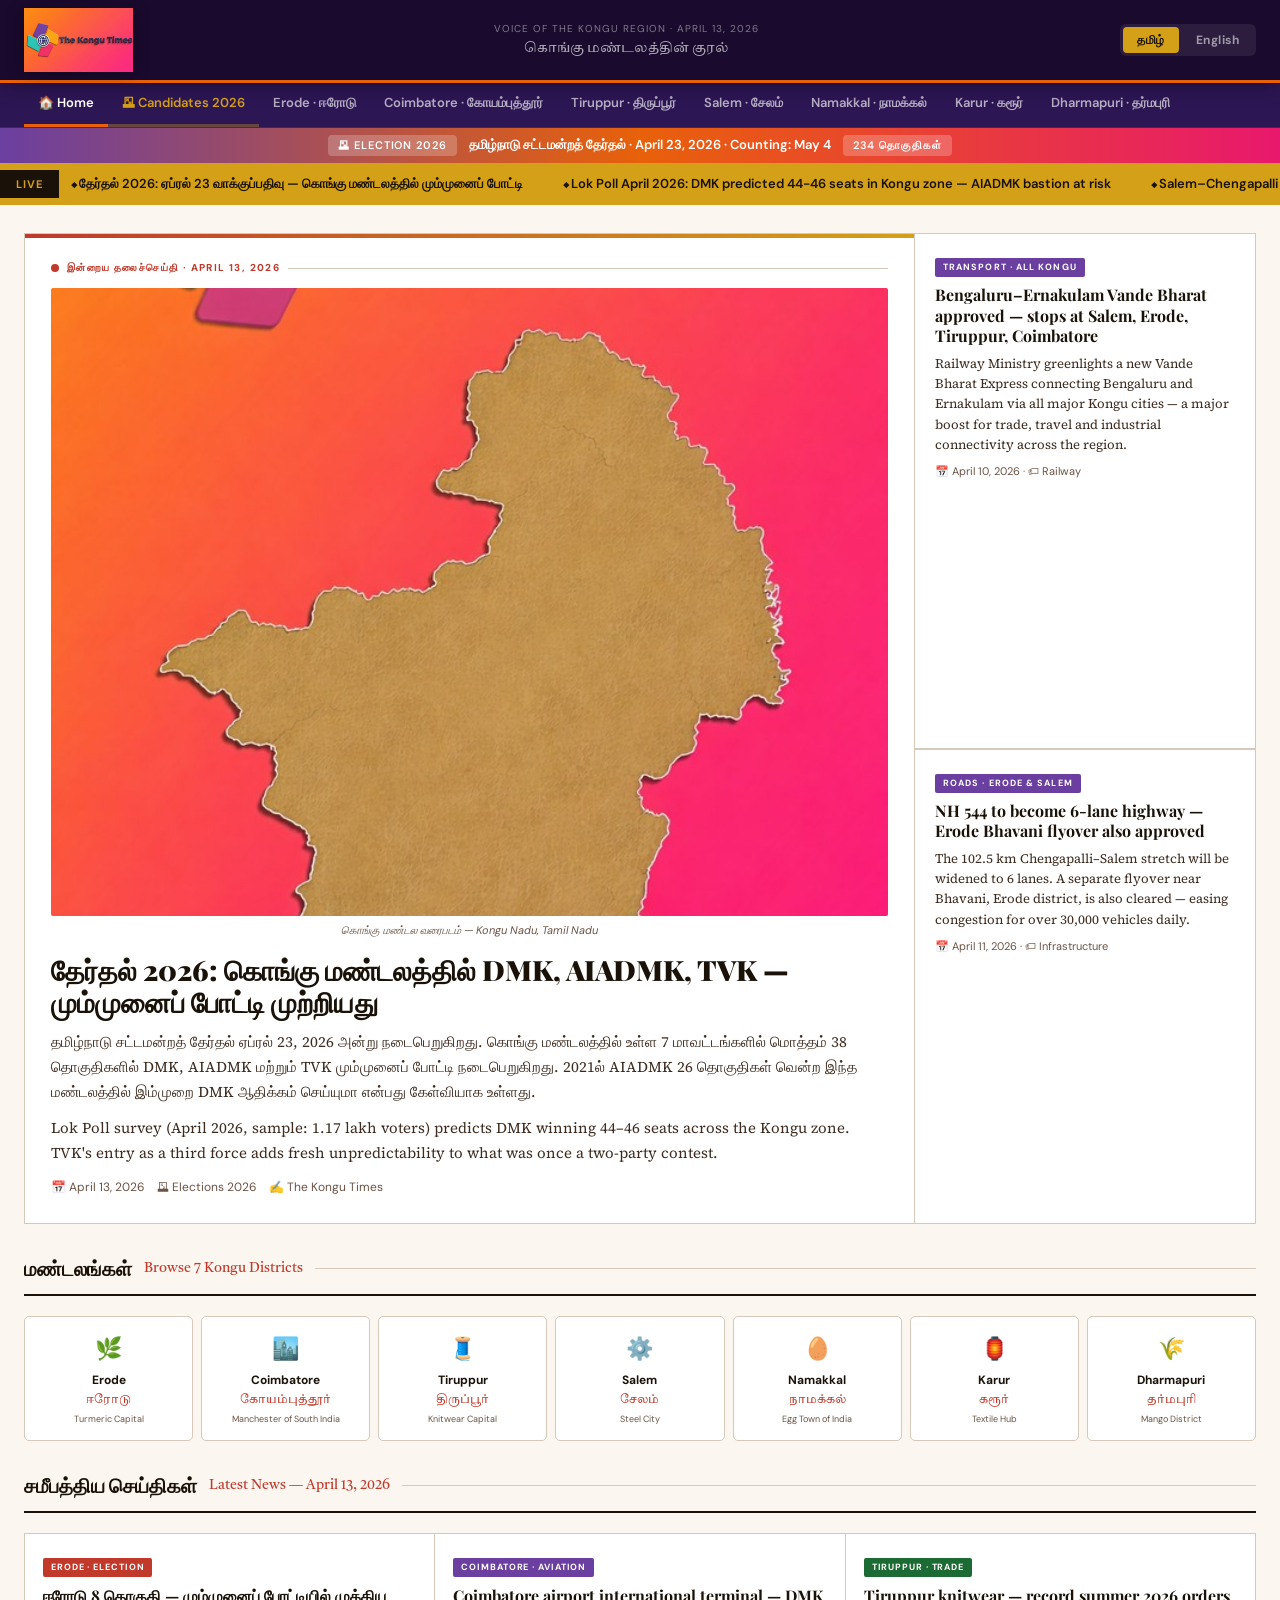
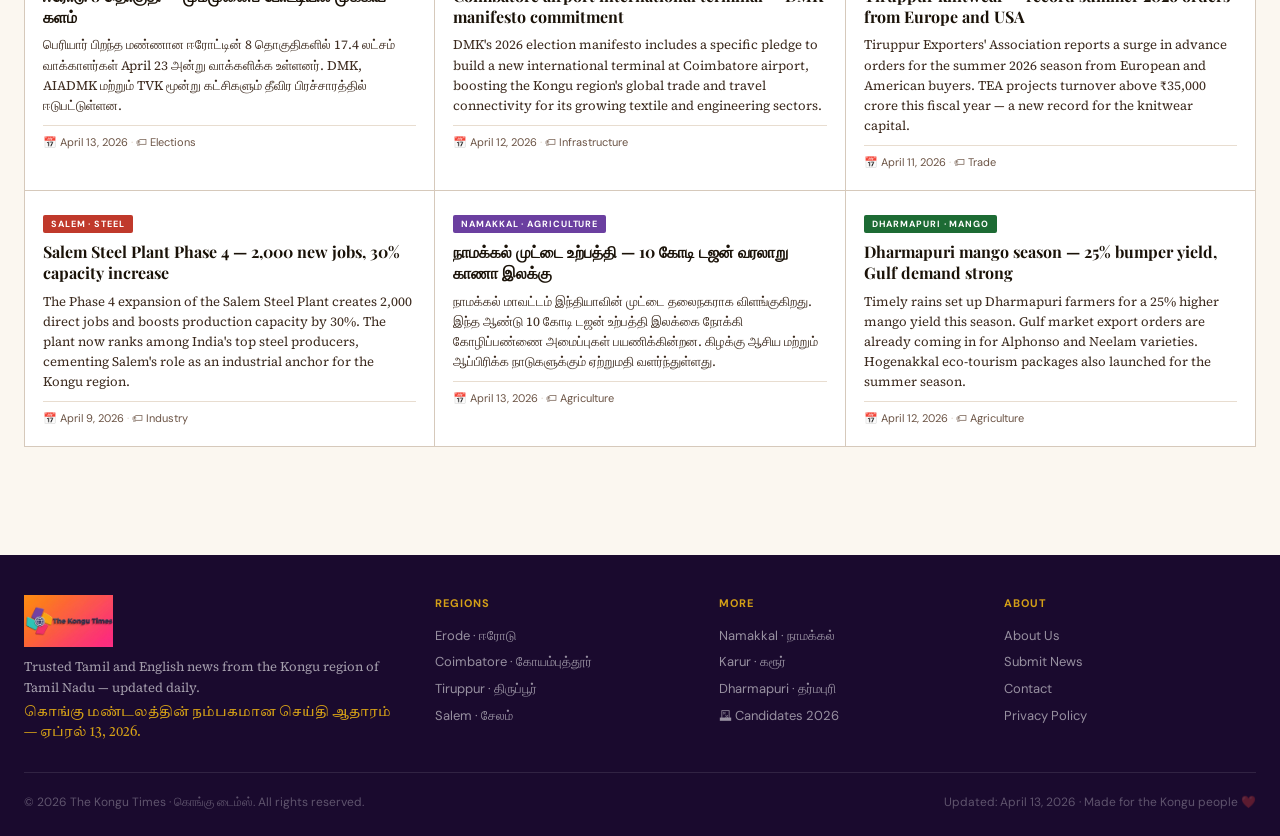
==== commit 9ede21ee: "🔄 Full redesign: bigger logo, April 13 news, proper layout, subpage hero sections, 7 region pages re" ====
--- a/index.html
+++ b/index.html
@@ -1,33 +1,28 @@
 <!DOCTYPE html>
 <html lang="ta">
 <head>
-  <meta charset="UTF-8" />
-  <meta name="viewport" content="width=device-width, initial-scale=1.0" />
-  <meta name="description" content="The Kongu Times - கொங்கு மண்டலத்தின் நம்பகமான செய்தி ஆதாரம். Tamil and English news from the Kongu region of Tamil Nadu." />
-  <title>The Kongu Times | கொங்கு டைம்ஸ்</title>
-  <link rel="stylesheet" href="css/style.css" />
-  <link rel="icon" type="image/svg+xml" href="data:image/svg+xml,<svg xmlns='http://www.w3.org/2000/svg' viewBox='0 0 100 100'><text y='.9em' font-size='90'>📰</text></svg>" />
+<meta charset="UTF-8"/><meta name="viewport" content="width=device-width,initial-scale=1"/>
+<meta name="description" content="Kongu region Tamil and English news — Erode Coimbatore Tiruppur Salem Namakkal Karur Dharmapuri 2026 election"/>
+<title>The Kongu Times — கொங்கு மண்டலத்தின் செய்திகள் | The Kongu Times</title>
+<link rel="stylesheet" href="css/style.css"/>
+<link rel="icon" href="data:image/svg+xml,%3Csvg xmlns='http://www.w3.org/2000/svg' viewBox='0 0 100 100'%3E%3Ctext y='.9em' font-size='90'%3E%F0%9F%93%B0%3C/text%3E%3C/svg%3E"/>
 </head>
 <body>
-
-  <!-- HEADER -->
-  <header class="site-header">
-    <div class="header-top">
-      <a href="index.html" class="logo-block" style="text-decoration:none">
-        <img src="kongu-times-logo.png" alt="The Kongu Times" style="height:52px;width:auto;display:block;filter:drop-shadow(0 2px 8px rgba(0,0,0,0.3))"/>
-      </a>
-      <div class="header-tagline">கொங்கு மண்டலத்தின் குரல் · Voice of the Kongu Region</div>
-      <div class="lang-toggle">
-        <button class="lang-btn active" data-lang="ta" onclick="switchLang('ta')">தமிழ்</button>
-        <button class="lang-btn" data-lang="en" onclick="switchLang('en')">English</button>
-      </div>
+<header class="site-header">
+  <div class="header-inner">
+    <a href="index.html" class="logo-link"><img class="logo-img" src="kongu-times-logo.png" alt="The Kongu Times — கொங்கு டைம்ஸ்"/></a>
+    <div class="header-center">
+      <div class="header-tagline">VOICE OF THE KONGU REGION · April 13, 2026</div>
+      <div class="header-tagline-ta">கொங்கு மண்டலத்தின் குரல்</div>
     </div>
-  </header>
-
-  <!-- REGION NAV -->
-  <nav class="region-nav" aria-label="Region Navigation">
-    <div class="region-nav-inner">
-      <a href="index.html">🏠 Home</a>
+    <div class="lang-toggle">
+      <button class="lang-btn active" onclick="this.classList.add('active');this.nextElementSibling.classList.remove('active')">தமிழ்</button>
+      <button class="lang-btn" onclick="this.classList.add('active');this.previousElementSibling.classList.remove('active')">English</button>
+    </div>
+  </div>
+</header>
+<nav class="region-nav"><div class="region-nav-inner">
+      <a href="index.html" class="active">🏠 Home</a>
       <a href="candidates-2026.html" class="candidates-link">🗳 Candidates 2026</a>
       <a href="regions/erode.html">Erode · ஈரோடு</a>
       <a href="regions/coimbatore.html">Coimbatore · கோயம்புத்தூர்</a>
@@ -36,253 +31,110 @@
       <a href="regions/namakkal.html">Namakkal · நாமக்கல்</a>
       <a href="regions/karur.html">Karur · கரூர்</a>
       <a href="regions/dharmapuri.html">Dharmapuri · தர்மபுரி</a>
-    </div>
-  </nav>
+    </div></nav>
+<div class="election-banner"><div class="election-banner-inner">
+  <span class="elect-badge">🗳 ELECTION 2026</span>
+  <span>தமிழ்நாடு சட்டமன்றத் தேர்தல் · April 23, 2026 · Counting: May 4</span>
+  <span class="elect-badge">234 தொகுதிகள்</span>
+</div></div><div class="news-ticker"><div class="ticker-inner"><span class="ticker-label">LIVE</span><div class="ticker-scroll"><div class="ticker-track"><span class="ticker-item">தேர்தல் 2026: ஏப்ரல் 23 வாக்குப்பதிவு — கொங்கு மண்டலத்தில் மும்முனைப் போட்டி</span><span class="ticker-item">Lok Poll April 2026: DMK predicted 44-46 seats in Kongu zone — AIADMK bastion at risk</span><span class="ticker-item">Salem–Chengapalli NH 544 six-lane DPR begins — Erode Bhavani flyover approved</span><span class="ticker-item">Coimbatore airport expansion — international terminal promised in DMK manifesto</span><span class="ticker-item">Tiruppur knitwear exports — record summer 2026 orders from Europe and USA</span><span class="ticker-item">நாமக்கல் முட்டை உற்பத்தி — 10 கோடி டஜன் இலக்கை நோக்கி</span><span class="ticker-item">Bengaluru–Ernakulam Vande Bharat via Salem, Erode, Tiruppur, Coimbatore approved</span><span class="ticker-item">Dharmapuri mango season — 25% higher yield expected, Gulf export demand strong</span><span class="ticker-item">தேர்தல் 2026: ஏப்ரல் 23 வாக்குப்பதிவு — கொங்கு மண்டலத்தில் மும்முனைப் போட்டி</span><span class="ticker-item">Lok Poll April 2026: DMK predicted 44-46 seats in Kongu zone — AIADMK bastion at risk</span><span class="ticker-item">Salem–Chengapalli NH 544 six-lane DPR begins — Erode Bhavani flyover approved</span><span class="ticker-item">Coimbatore airport expansion — international terminal promised in DMK manifesto</span><span class="ticker-item">Tiruppur knitwear exports — record summer 2026 orders from Europe and USA</span><span class="ticker-item">நாமக்கல் முட்டை உற்பத்தி — 10 கோடி டஜன் இலக்கை நோக்கி</span><span class="ticker-item">Bengaluru–Ernakulam Vande Bharat via Salem, Erode, Tiruppur, Coimbatore approved</span><span class="ticker-item">Dharmapuri mango season — 25% higher yield expected, Gulf export demand strong</span></div></div></div></div>
+<main class="site-main">
+<section>
+<div class="hero-grid">
+  <article class="hero-main">
+    <div class="hero-label"><span class="live-dot"></span>இன்றைய தலைச்செய்தி · April 13, 2026</div>
+    <img class="hero-img" src="kongu-map.jpg" alt="Kongu Nadu Region Map — கொங்கு மண்டல வரைபடம்"/>
+    <p style="font-family:DM Sans,sans-serif;font-size:11px;color:var(--ink-light);font-style:italic;text-align:center;margin-top:-10px;margin-bottom:14px;">கொங்கு மண்டல வரைபடம் — Kongu Nadu, Tamil Nadu</p>
+    <h1 class="hero-headline">தேர்தல் 2026: கொங்கு மண்டலத்தில் DMK, AIADMK, TVK — மும்முனைப் போட்டி முற்றியது</h1>
+    <p class="hero-lead">தமிழ்நாடு சட்டமன்றத் தேர்தல் ஏப்ரல் 23, 2026 அன்று நடைபெறுகிறது. கொங்கு மண்டலத்தில் உள்ள 7 மாவட்டங்களில் மொத்தம் 38 தொகுதிகளில் DMK, AIADMK மற்றும் TVK மும்முனைப் போட்டி நடைபெறுகிறது. 2021ல் AIADMK 26 தொகுதிகள் வென்ற இந்த மண்டலத்தில் இம்முறை DMK ஆதிக்கம் செய்யுமா என்பது கேள்வியாக உள்ளது.</p>
+    <p class="hero-lead">Lok Poll survey (April 2026, sample: 1.17 lakh voters) predicts DMK winning 44–46 seats across the Kongu zone. TVK's entry as a third force adds fresh unpredictability to what was once a two-party contest.</p>
+    <div class="hero-meta"><span>📅 April 13, 2026</span><span>🗳 Elections 2026</span><span>✍️ The Kongu Times</span></div>
+  </article>
+  <article class="hero-side">
+    <div class="side-label">Transport · All Kongu</div>
+    <h2 class="side-title">Bengaluru–Ernakulam Vande Bharat approved — stops at Salem, Erode, Tiruppur, Coimbatore</h2>
+    <p class="side-body">Railway Ministry greenlights a new Vande Bharat Express connecting Bengaluru and Ernakulam via all major Kongu cities — a major boost for trade, travel and industrial connectivity across the region.</p>
+    <div class="side-meta">📅 April 10, 2026 · 🏷 Railway</div>
+  </article>
+  <article class="hero-side">
+    <div class="side-label">Roads · Erode &amp; Salem</div>
+    <h2 class="side-title">NH 544 to become 6-lane highway — Erode Bhavani flyover also approved</h2>
+    <p class="side-body">The 102.5 km Chengapalli–Salem stretch will be widened to 6 lanes. A separate flyover near Bhavani, Erode district, is also cleared — easing congestion for over 30,000 vehicles daily.</p>
+    <div class="side-meta">📅 April 11, 2026 · 🏷 Infrastructure</div>
+  </article>
+</div>
+</section>
 
-  <!-- ELECTION BANNER -->
-  <div style="background:linear-gradient(90deg,#6B3FA0,#E8610A,#E8186D);padding:7px 0;text-align:center;">
-    <div style="font-family:'DM Sans',sans-serif;font-size:12px;font-weight:600;color:white;display:flex;align-items:center;justify-content:center;gap:10px;flex-wrap:wrap;max-width:1280px;margin:0 auto;padding:0 24px;">
-      <span style="background:rgba(255,255,255,0.2);border-radius:3px;padding:2px 8px;font-size:10px;letter-spacing:0.08em;">🗳 ELECTION 2026</span>
-      <span>தமிழ்நாடு சட்டமன்றத் தேர்தல் · April 23, 2026 · Counting: May 4</span>
-      <span style="background:rgba(255,255,255,0.2);border-radius:3px;padding:2px 8px;font-size:10px;letter-spacing:0.08em;">234 தொகுதிகள்</span>
-    </div>
+<div class="sec-head"><h2>மண்டலங்கள்</h2><span class="sec-head-tamil">Browse 7 Kongu Districts</span><div class="sec-head-line"></div></div>
+<div class="region-grid">
+  <a href="regions/erode.html" class="region-card"><div class="rc-icon">🌿</div><div class="rc-name">Erode</div><div class="rc-tamil">ஈரோடு</div><div class="rc-tagline">Turmeric Capital</div></a>
+  <a href="regions/coimbatore.html" class="region-card"><div class="rc-icon">🏙️</div><div class="rc-name">Coimbatore</div><div class="rc-tamil">கோயம்புத்தூர்</div><div class="rc-tagline">Manchester of South India</div></a>
+  <a href="regions/tiruppur.html" class="region-card"><div class="rc-icon">🧵</div><div class="rc-name">Tiruppur</div><div class="rc-tamil">திருப்பூர்</div><div class="rc-tagline">Knitwear Capital</div></a>
+  <a href="regions/salem.html" class="region-card"><div class="rc-icon">⚙️</div><div class="rc-name">Salem</div><div class="rc-tamil">சேலம்</div><div class="rc-tagline">Steel City</div></a>
+  <a href="regions/namakkal.html" class="region-card"><div class="rc-icon">🥚</div><div class="rc-name">Namakkal</div><div class="rc-tamil">நாமக்கல்</div><div class="rc-tagline">Egg Town of India</div></a>
+  <a href="regions/karur.html" class="region-card"><div class="rc-icon">🏮</div><div class="rc-name">Karur</div><div class="rc-tamil">கரூர்</div><div class="rc-tagline">Textile Hub</div></a>
+  <a href="regions/dharmapuri.html" class="region-card"><div class="rc-icon">🌾</div><div class="rc-name">Dharmapuri</div><div class="rc-tamil">தர்மபுரி</div><div class="rc-tagline">Mango District</div></a>
+</div>
+
+<div class="sec-head"><h2>சமீபத்திய செய்திகள்</h2><span class="sec-head-tamil">Latest News — April 13, 2026</span><div class="sec-head-line"></div></div>
+<div class="news-grid">
+  <article class="news-card">
+    <div class="nc-region">Erode · Election</div>
+    <h3 class="nc-title">ஈரோடு 8 தொகுதி — மும்முனைப் போட்டியில் முக்கிய களம்</h3>
+    <p class="nc-body">பெரியார் பிறந்த மண்ணான ஈரோட்டின் 8 தொகுதிகளில் 17.4 லட்சம் வாக்காளர்கள் April 23 அன்று வாக்களிக்க உள்ளனர். DMK, AIADMK மற்றும் TVK மூன்று கட்சிகளும் தீவிர பிரச்சாரத்தில் ஈடுபட்டுள்ளன.</p>
+    <div class="nc-meta">📅 April 13, 2026 <span class="meta-dot">·</span> 🏷 Elections</div>
+  </article>
+  <article class="news-card">
+    <div class="nc-region blue">Coimbatore · Aviation</div>
+    <h3 class="nc-title">Coimbatore airport international terminal — DMK manifesto commitment</h3>
+    <p class="nc-body">DMK's 2026 election manifesto includes a specific pledge to build a new international terminal at Coimbatore airport, boosting the Kongu region's global trade and travel connectivity for its growing textile and engineering sectors.</p>
+    <div class="nc-meta">📅 April 12, 2026 <span class="meta-dot">·</span> 🏷 Infrastructure</div>
+  </article>
+  <article class="news-card">
+    <div class="nc-region green">Tiruppur · Trade</div>
+    <h3 class="nc-title">Tiruppur knitwear — record summer 2026 orders from Europe and USA</h3>
+    <p class="nc-body">Tiruppur Exporters' Association reports a surge in advance orders for the summer 2026 season from European and American buyers. TEA projects turnover above ₹35,000 crore this fiscal year — a new record for the knitwear capital.</p>
+    <div class="nc-meta">📅 April 11, 2026 <span class="meta-dot">·</span> 🏷 Trade</div>
+  </article>
+  <article class="news-card">
+    <div class="nc-region">Salem · Steel</div>
+    <h3 class="nc-title">Salem Steel Plant Phase 4 — 2,000 new jobs, 30% capacity increase</h3>
+    <p class="nc-body">The Phase 4 expansion of the Salem Steel Plant creates 2,000 direct jobs and boosts production capacity by 30%. The plant now ranks among India's top steel producers, cementing Salem's role as an industrial anchor for the Kongu region.</p>
+    <div class="nc-meta">📅 April 9, 2026 <span class="meta-dot">·</span> 🏷 Industry</div>
+  </article>
+  <article class="news-card">
+    <div class="nc-region blue">Namakkal · Agriculture</div>
+    <h3 class="nc-title">நாமக்கல் முட்டை உற்பத்தி — 10 கோடி டஜன் வரலாறு காணா இலக்கு</h3>
+    <p class="nc-body">நாமக்கல் மாவட்டம் இந்தியாவின் முட்டை தலைநகராக விளங்குகிறது. இந்த ஆண்டு 10 கோடி டஜன் உற்பத்தி இலக்கை நோக்கி கோழிப்பண்ணை அமைப்புகள் பயணிக்கின்றன. கிழக்கு ஆசிய மற்றும் ஆப்பிரிக்க நாடுகளுக்கும் ஏற்றுமதி வளர்ந்துள்ளது.</p>
+    <div class="nc-meta">📅 April 13, 2026 <span class="meta-dot">·</span> 🏷 Agriculture</div>
+  </article>
+  <article class="news-card">
+    <div class="nc-region green">Dharmapuri · Mango</div>
+    <h3 class="nc-title">Dharmapuri mango season — 25% bumper yield, Gulf demand strong</h3>
+    <p class="nc-body">Timely rains set up Dharmapuri farmers for a 25% higher mango yield this season. Gulf market export orders are already coming in for Alphonso and Neelam varieties. Hogenakkal eco-tourism packages also launched for the summer season.</p>
+    <div class="nc-meta">📅 April 12, 2026 <span class="meta-dot">·</span> 🏷 Agriculture</div>
+  </article>
+</div>
+</main>
+<footer class="site-footer"><div class="footer-inner">
+  <div class="footer-grid">
+    <div><img class="footer-logo-img" src="kongu-times-logo.png" alt="The Kongu Times"/>
+    <p class="footer-desc">Trusted Tamil and English news from the Kongu region of Tamil Nadu — updated daily.</p>
+    <p class="footer-desc-ta">கொங்கு மண்டலத்தின் நம்பகமான செய்தி ஆதாரம் — ஏப்ரல் 13, 2026.</p></div>
+    <div class="footer-col"><div class="footer-col-title">Regions</div>
+    <a href="regions/erode.html">Erode · ஈரோடு</a>
+    <a href="regions/coimbatore.html">Coimbatore · கோயம்புத்தூர்</a>
+    <a href="regions/tiruppur.html">Tiruppur · திருப்பூர்</a>
+    <a href="regions/salem.html">Salem · சேலம்</a></div>
+    <div class="footer-col"><div class="footer-col-title">More</div>
+    <a href="regions/namakkal.html">Namakkal · நாமக்கல்</a>
+    <a href="regions/karur.html">Karur · கரூர்</a>
+    <a href="regions/dharmapuri.html">Dharmapuri · தர்மபுரி</a>
+    <a href="candidates-2026.html">🗳 Candidates 2026</a></div>
+    <div class="footer-col"><div class="footer-col-title">About</div>
+    <a href="#">About Us</a><a href="#">Submit News</a><a href="#">Contact</a><a href="#">Privacy Policy</a></div>
   </div>
-
-  <!-- NEWS TICKER -->
-  <div class="news-ticker" aria-label="Breaking news ticker">
-    <div class="ticker-inner">
-      <span class="ticker-label">LIVE</span>
-      <div class="ticker-scroll">
-        <div class="ticker-track">
-          <span class="ticker-item">ஈரோடு மாவட்டத்தில் புதிய தொழில் வளாகம் அமைக்க அரசு அனுமதி</span>
-          <span class="ticker-item">Coimbatore Smart City project gets ₹500 crore boost from Centre</span>
-          <span class="ticker-item">திருப்பூரில் ஏற்றுமதி துறைக்கு புத்துணர்வு: ஜவுளி வரவு அதிகரிப்பு</span>
-          <span class="ticker-item">Salem Steel Plant announces 2,000 new job openings</span>
-          <span class="ticker-item">நாமக்கல் முட்டை உற்பத்தி இந்த ஆண்டு சாதனை படைக்கிறது</span>
-          <span class="ticker-item">Karur textiles exported to 45 countries this fiscal year</span>
-          <span class="ticker-item">தர்மபுரி மாவட்டத்தில் மழை வரவேற்பு — விவசாயிகள் மகிழ்ச்சி</span>
-          <!-- duplicate for seamless loop -->
-          <span class="ticker-item">ஈரோடு மாவட்டத்தில் புதிய தொழில் வளாகம் அமைக்க அரசு அனுமதி</span>
-          <span class="ticker-item">Coimbatore Smart City project gets ₹500 crore boost from Centre</span>
-          <span class="ticker-item">திருப்பூரில் ஏற்றுமதி துறைக்கு புத்துணர்வு: ஜவுளி வரவு அதிகரிப்பு</span>
-          <span class="ticker-item">Salem Steel Plant announces 2,000 new job openings</span>
-          <span class="ticker-item">நாமக்கல் முட்டை உற்பத்தி இந்த ஆண்டு சாதனை படைக்கிறது</span>
-          <span class="ticker-item">Karur textiles exported to 45 countries this fiscal year</span>
-          <span class="ticker-item">தர்மபுரி மாவட்டத்தில் மழை வரவேற்பு — விவசாயிகள் மகிழ்ச்சி</span>
-        </div>
-      </div>
-    </div>
+  <div class="footer-bottom">
+    <span>© 2026 The Kongu Times · கொங்கு டைம்ஸ். All rights reserved.</span>
+    <span>Updated: April 13, 2026 · Made for the Kongu people ❤️</span>
   </div>
-
-  <!-- MAIN CONTENT -->
-  <main class="site-main">
-
-    <!-- HERO GRID -->
-    <section aria-label="Top stories">
-      <div class="hero-grid">
-        <!-- Lead story -->
-        <article class="hero-main">
-          <div class="hero-label">இன்றைய முக்கிய செய்தி · Top Story</div>
-          <div class="hero-img-placeholder" style="background:linear-gradient(135deg,#E8610A,#E8186D);padding:0;overflow:hidden;">
-            <img src="kongu-map.jpg" alt="Kongu Nadu Map — கொங்கு மண்டல வரைபடம்" style="width:100%;height:100%;object-fit:cover;display:block;"/>
-          </div>
-          <p class="img-caption">கொங்கு மண்டல வரைபடம் — The Kongu Nadu region of Tamil Nadu</p>
-          <h1 class="hero-headline">கொங்கு மண்டலத்தில் புதிய தொழில் வளர்ச்சி திட்டம் — ஆயிரக்கணக்கான வேலைகள் உருவாகும்</h1>
-          <p class="hero-lead">
-            தமிழ்நாடு அரசு கொங்கு மண்டலத்தில் பெரும் தொழில் வளர்ச்சி திட்டத்தை அறிவித்துள்ளது. ஈரோடு, கோயம்புத்தூர், திருப்பூர் மாவட்டங்களில் புதிய தொழிற்பேட்டைகள் அமைக்கப்படும் என தெரிவிக்கப்பட்டுள்ளது.
-          </p>
-          <p class="hero-lead" style="display:none" data-lang="en">
-            The Tamil Nadu government has announced a major industrial development plan for the Kongu region. New industrial estates are set to be established in Erode, Coimbatore, and Tiruppur districts, expected to create thousands of jobs.
-          </p>
-          <div class="hero-meta">
-            <span>📅 April 10, 2026</span>
-            <span>✍️ கொங்கு டைம்ஸ் நிருபர்</span>
-            <span>🏷 Economy</span>
-          </div>
-        </article>
-
-        <!-- Side story 1 -->
-        <article class="hero-side-top">
-          <div class="hero-label" style="font-size:9px">Salem · சேலம்</div>
-          <div class="hero-img-placeholder" style="aspect-ratio:3/1;margin-bottom:12px">
-            <svg width="100%" height="60" viewBox="0 0 300 60" xmlns="http://www.w3.org/2000/svg">
-              <rect width="300" height="60" fill="#E8DDD0"/>
-              <text x="150" y="36" text-anchor="middle" font-family="sans-serif" font-size="11" fill="#9B8070">Add photo</text>
-            </svg>
-          </div>
-          <h2 class="side-article-title">Salem Steel Plant to add 2,000 jobs — New phase inaugurated by CM</h2>
-          <p class="side-article-lead">The plant's Phase 4 expansion was officially launched, boosting output capacity by 30% and creating employment for local youth.</p>
-          <div class="hero-meta" style="margin-top:10px">
-            <span>📅 April 9, 2026</span>
-            <span>🏷 Industry</span>
-          </div>
-        </article>
-
-        <!-- Side story 2 -->
-        <article class="hero-side-bottom">
-          <div class="hero-label" style="font-size:9px">Namakkal · நாமக்கல்</div>
-          <h2 class="side-article-title">நாமக்கல் முட்டை உற்பத்தியாளர்கள் புதிய சந்தைகளை நோக்கி — ஏற்றுமதி 40% உயர்வு</h2>
-          <p class="side-article-lead">நாமக்கல் மாவட்ட கோழிப்பண்ணை அமைப்பு இந்த ஆண்டு வரலாறு காணாத அளவில் ஏற்றுமதியை அதிகரித்துள்ளது.</p>
-          <div class="hero-meta" style="margin-top:10px">
-            <span>📅 April 8, 2026</span>
-            <span>🏷 Agriculture</span>
-          </div>
-        </article>
-      </div>
-    </section>
-
-    <!-- REGION TILES -->
-    <section aria-labelledby="region-head">
-      <div class="section-head">
-        <h2 id="region-head" data-en="Browse by Region" data-ta="மண்டலங்கள்">மண்டலங்கள்</h2>
-        <span class="section-tamil" data-en="Browse by Region" data-ta="மண்டல செய்திகள்">மண்டல செய்திகள்</span>
-        <div class="section-head-line"></div>
-      </div>
-      <div class="region-grid">
-        <a href="regions/erode.html" class="region-card">
-          <div class="region-card-icon">🌿</div>
-          <div class="region-card-name">Erode</div>
-          <div class="region-card-tamil">ஈரோடு</div>
-          <div class="region-card-count">Turmeric Capital</div>
-        </a>
-        <a href="regions/coimbatore.html" class="region-card">
-          <div class="region-card-icon">🏙️</div>
-          <div class="region-card-name">Coimbatore</div>
-          <div class="region-card-tamil">கோயம்புத்தூர்</div>
-          <div class="region-card-count">Manchester of South India</div>
-        </a>
-        <a href="regions/tiruppur.html" class="region-card">
-          <div class="region-card-icon">🧵</div>
-          <div class="region-card-name">Tiruppur</div>
-          <div class="region-card-tamil">திருப்பூர்</div>
-          <div class="region-card-count">Knitwear Capital</div>
-        </a>
-        <a href="regions/salem.html" class="region-card">
-          <div class="region-card-icon">⚙️</div>
-          <div class="region-card-name">Salem</div>
-          <div class="region-card-tamil">சேலம்</div>
-          <div class="region-card-count">Steel City</div>
-        </a>
-        <a href="regions/namakkal.html" class="region-card">
-          <div class="region-card-icon">🥚</div>
-          <div class="region-card-name">Namakkal</div>
-          <div class="region-card-tamil">நாமக்கல்</div>
-          <div class="region-card-count">Egg Town of India</div>
-        </a>
-        <a href="regions/karur.html" class="region-card">
-          <div class="region-card-icon">🏮</div>
-          <div class="region-card-name">Karur</div>
-          <div class="region-card-tamil">கரூர்</div>
-          <div class="region-card-count">Textile Hub</div>
-        </a>
-        <a href="regions/dharmapuri.html" class="region-card">
-          <div class="region-card-icon">🌾</div>
-          <div class="region-card-name">Dharmapuri</div>
-          <div class="region-card-tamil">தர்மபுரி</div>
-          <div class="region-card-count">Mango District</div>
-        </a>
-      </div>
-    </section>
-
-    <!-- LATEST NEWS GRID -->
-    <section aria-labelledby="latest-head">
-      <div class="section-head">
-        <h2 id="latest-head" data-en="Latest News" data-ta="சமீபத்திய செய்திகள்">சமீபத்திய செய்திகள்</h2>
-        <div class="section-head-line"></div>
-      </div>
-      <div class="news-grid">
-        <article class="news-card">
-          <div class="card-region">Coimbatore</div>
-          <a href="regions/coimbatore.html" class="card-title">Coimbatore Smart City ₹500 crore project — Roads, parks and digital kiosks</a>
-          <p class="card-excerpt">The Centre has approved ₹500 crore for Coimbatore's Smart City makeover, covering road upgrades, new public parks, and digital information kiosks across 12 zones.</p>
-          <div class="card-meta">
-            <span>Apr 10, 2026</span><span class="meta-dot">·</span><span>City</span>
-          </div>
-        </article>
-        <article class="news-card">
-          <div class="card-region">Tiruppur</div>
-          <a href="regions/tiruppur.html" class="card-title">திருப்பூர் ஜவுளி ஏற்றுமதி 20% உயர்வு — ஐரோப்பிய சந்தை விரிவாக்கம்</a>
-          <p class="card-excerpt">திருப்பூரில் இருந்து ஐரோப்பிய நாடுகளுக்கு ஜவுளி ஏற்றுமதி கடந்த ஆண்டை விட 20 சதவீதம் அதிகரித்துள்ளது என தொழில் வட்டாரங்கள் தெரிவிக்கின்றன.</p>
-          <div class="card-meta">
-            <span>Apr 9, 2026</span><span class="meta-dot">·</span><span>Trade</span>
-          </div>
-        </article>
-        <article class="news-card">
-          <div class="card-region">Erode</div>
-          <a href="regions/erode.html" class="card-title">ஈரோடு மஞ்சள் ஏலம் — இந்த மாதம் விலை சாதனை படைக்கிறது</a>
-          <p class="card-excerpt">ஈரோடு மஞ்சள் ஏல மையத்தில் கிலோ 18,000 ரூபாயை தாண்டி விலை சென்றது. விவசாயிகள் மகிழ்ச்சியடைந்துள்ளனர்.</p>
-          <div class="card-meta">
-            <span>Apr 8, 2026</span><span class="meta-dot">·</span><span>Agriculture</span>
-          </div>
-        </article>
-        <article class="news-card">
-          <div class="card-region">Karur</div>
-          <a href="regions/karur.html" class="card-title">Karur Bus Terminus upgraded — New facilities for 50,000 daily passengers</a>
-          <p class="card-excerpt">The newly renovated Karur Central Bus Stand now features modern waiting halls, clean restrooms, food court and digital departure boards.</p>
-          <div class="card-meta">
-            <span>Apr 7, 2026</span><span class="meta-dot">·</span><span>Infrastructure</span>
-          </div>
-        </article>
-        <article class="news-card">
-          <div class="card-region">Salem</div>
-          <a href="regions/salem.html" class="card-title">சேலம் — மேட்டூர் அணை நீர்மட்டம் உயர்வு: விவசாயிகளுக்கு நல்ல செய்தி</a>
-          <p class="card-excerpt">மேட்டூர் அணையில் நீர்மட்டம் 90 அடியை தாண்டியுள்ளது. கோடை பயிர்களுக்கு நீர் வழங்கல் உறுதி செய்யப்பட்டுள்ளது.</p>
-          <div class="card-meta">
-            <span>Apr 7, 2026</span><span class="meta-dot">·</span><span>Water</span>
-          </div>
-        </article>
-        <article class="news-card">
-          <div class="card-region">Dharmapuri</div>
-          <a href="regions/dharmapuri.html" class="card-title">Dharmapuri Mango season begins — Farmers expect bumper harvest this year</a>
-          <p class="card-excerpt">With timely rains and good weather, Dharmapuri mango farmers are expecting a 25% higher yield this season compared to last year.</p>
-          <div class="card-meta">
-            <span>Apr 6, 2026</span><span class="meta-dot">·</span><span>Agriculture</span>
-          </div>
-        </article>
-      </div>
-    </section>
-
-  </main>
-
-  <!-- FOOTER -->
-  <footer class="site-footer">
-    <div class="footer-inner">
-      <div class="footer-grid">
-        <div>
-          <div class="footer-logo">The <span>Kongu</span> Times</div>
-          <p class="footer-desc">Trusted news from the heart of Tamil Nadu's Kongu region.</p>
-          <p class="footer-desc-tamil">கொங்கு மண்டலத்தின் நம்பகமான செய்தி ஆதாரம்.</p>
-        </div>
-        <div class="footer-col">
-          <div class="footer-col-title">Regions</div>
-          <a href="regions/erode.html">Erode · ஈரோடு</a>
-          <a href="regions/coimbatore.html">Coimbatore · கோயம்புத்தூர்</a>
-          <a href="regions/tiruppur.html">Tiruppur · திருப்பூர்</a>
-          <a href="regions/salem.html">Salem · சேலம்</a>
-        </div>
-        <div class="footer-col">
-          <div class="footer-col-title">More Regions</div>
-          <a href="regions/namakkal.html">Namakkal · நாமக்கல்</a>
-          <a href="regions/karur.html">Karur · கரூர்</a>
-          <a href="regions/dharmapuri.html">Dharmapuri · தர்மபுரி</a>
-      <a href="candidates-2026.html">🗳 Candidates 2026</a>
-        </div>
-        <div class="footer-col">
-          <div class="footer-col-title">About</div>
-          <a href="#">About Us</a>
-          <a href="#">Contact</a>
-          <a href="candidates-2026.html">🗳 Candidates 2026</a>
-          <a href="#">Submit News</a>
-          <a href="#">Privacy Policy</a>
-        </div>
-      </div>
-      <div class="footer-bottom">
-        <span>© 2026 The Kongu Times · கொங்கு டைம்ஸ். All rights reserved.</span>
-        <span>Made with ❤️ for the Kongu people</span>
-      </div>
-    </div>
-  </footer>
-
-  <script src="js/main.js"></script>
-</body>
-</html>
+</div></footer></body></html>
--- a/css/style.css
+++ b/css/style.css
@@ -1,769 +1,115 @@
-@import url('https://fonts.googleapis.com/css2?family=Tiro+Tamil:ital@0;1&family=Playfair+Display:wght@700;900&family=Source+Serif+4:ital,wght@0,300;0,400;0,600;1,400&family=DM+Sans:wght@400;500;600&display=swap');
-
-:root {
-  --red: #C0392B;
-  --red-dark: #96281B;
-  --red-light: #F9EBEA;
-  --gold: #D4A017;
-  --gold-light: #FDF3DC;
-  --ink: #1A1208;
-  --ink-mid: #3D2B1F;
-  --ink-light: #6B5344;
-  --paper: #FBF7F0;
-  --paper-mid: #F2EBE0;
-  --paper-dark: #E8DDD0;
-  --white: #FFFFFF;
-  --border: #D6C9BB;
-  --shadow: rgba(26,18,8,0.12);
-}
-
-*, *::before, *::after { box-sizing: border-box; margin: 0; padding: 0; }
-
-html { scroll-behavior: smooth; }
-
-body {
-  font-family: 'Source Serif 4', Georgia, serif;
-  background: var(--paper);
-  color: var(--ink);
-  line-height: 1.6;
-}
-
-/* ── HEADER ── */
-.site-header {
-  background: var(--ink);
-  border-bottom: 3px solid var(--gold);
-  position: sticky;
-  top: 0;
-  z-index: 100;
-  box-shadow: 0 2px 16px var(--shadow);
-}
-
-.header-top {
-  display: flex;
-  align-items: center;
-  justify-content: space-between;
-  padding: 0 24px;
-  max-width: 1280px;
-  margin: 0 auto;
-  height: 64px;
-  gap: 16px;
-}
-
-.logo-block { display: flex; flex-direction: column; align-items: flex-start; }
-
-.logo-title {
-  font-family: 'Playfair Display', serif;
-  font-size: 26px;
-  font-weight: 900;
-  color: var(--white);
-  letter-spacing: 0.02em;
-  line-height: 1;
-  text-decoration: none;
-}
-
-.logo-title span { color: var(--gold); }
-
-.logo-tamil {
-  font-family: 'Tiro Tamil', serif;
-  font-size: 13px;
-  color: var(--gold);
-  letter-spacing: 0.05em;
-  margin-top: 2px;
-}
-
-.header-tagline {
-  font-family: 'DM Sans', sans-serif;
-  font-size: 12px;
-  color: rgba(255,255,255,0.5);
-  text-align: center;
-  letter-spacing: 0.08em;
-  text-transform: uppercase;
-}
-
-.lang-toggle {
-  display: flex;
-  gap: 4px;
-  background: rgba(255,255,255,0.08);
-  border-radius: 6px;
-  padding: 3px;
-}
-
-.lang-btn {
-  font-family: 'DM Sans', sans-serif;
-  font-size: 12px;
-  font-weight: 600;
-  padding: 4px 12px;
-  border: none;
-  border-radius: 4px;
-  cursor: pointer;
-  transition: all 0.2s;
-  background: transparent;
-  color: rgba(255,255,255,0.6);
-  letter-spacing: 0.04em;
-}
-
-.lang-btn.active {
-  background: var(--gold);
-  color: var(--ink);
-}
-
-/* ── NAV BAR ── */
-.region-nav {
-  background: var(--red);
-  border-bottom: 1px solid var(--red-dark);
-}
-
-.region-nav-inner {
-  max-width: 1280px;
-  margin: 0 auto;
-  display: flex;
-  align-items: center;
-  padding: 0 24px;
-  gap: 2px;
-  overflow-x: auto;
-  scrollbar-width: none;
-}
-
-.region-nav-inner::-webkit-scrollbar { display: none; }
-
-.region-nav-inner a {
-  font-family: 'DM Sans', sans-serif;
-  font-size: 13px;
-  font-weight: 600;
-  color: rgba(255,255,255,0.85);
-  text-decoration: none;
-  padding: 10px 14px;
-  white-space: nowrap;
-  border-bottom: 3px solid transparent;
-  transition: all 0.2s;
-  letter-spacing: 0.02em;
-}
-
-.region-nav-inner a:hover,
-.region-nav-inner a.active {
-  color: var(--white);
-  border-bottom-color: var(--gold);
-  background: rgba(255,255,255,0.08);
-}
-
-/* ── TICKER ── */
-.news-ticker {
-  background: var(--gold);
-  padding: 7px 0;
-  overflow: hidden;
-}
-
-.ticker-inner {
-  display: flex;
-  align-items: center;
-  gap: 0;
-}
-
-.ticker-label {
-  font-family: 'DM Sans', sans-serif;
-  font-size: 11px;
-  font-weight: 700;
-  background: var(--ink);
-  color: var(--gold);
-  padding: 0 14px;
-  height: 100%;
-  display: flex;
-  align-items: center;
-  letter-spacing: 0.1em;
-  text-transform: uppercase;
-  white-space: nowrap;
-  z-index: 1;
-}
-
-.ticker-scroll {
-  overflow: hidden;
-  flex: 1;
-  padding: 0 16px;
-}
-
-.ticker-track {
-  display: flex;
-  gap: 0;
-  animation: ticker-scroll 35s linear infinite;
-  white-space: nowrap;
-}
-
-.ticker-track:hover { animation-play-state: paused; }
-
-.ticker-item {
-  font-family: 'DM Sans', sans-serif;
-  font-size: 13px;
-  font-weight: 600;
-  color: var(--ink);
-  padding-right: 40px;
-}
-
-.ticker-item::before { content: "◆  "; font-size: 8px; }
-
-@keyframes ticker-scroll {
-  from { transform: translateX(0); }
-  to { transform: translateX(-50%); }
-}
-
-/* ── LAYOUT ── */
-.site-main {
-  max-width: 1280px;
-  margin: 0 auto;
-  padding: 32px 24px;
-}
-
-/* ── HERO SECTION ── */
-.hero-grid {
-  display: grid;
-  grid-template-columns: 1fr 340px;
-  grid-template-rows: auto auto;
-  gap: 1px;
-  background: var(--border);
-  border: 1px solid var(--border);
-  margin-bottom: 32px;
-}
-
-.hero-main {
-  grid-row: 1 / 3;
-  background: var(--white);
-  padding: 28px;
-  position: relative;
-  overflow: hidden;
-}
-
-.hero-main::before {
-  content: '';
-  position: absolute;
-  top: 0; left: 0; right: 0;
-  height: 4px;
-  background: linear-gradient(90deg, var(--red), var(--gold));
-}
-
-.hero-label {
-  font-family: 'DM Sans', sans-serif;
-  font-size: 10px;
-  font-weight: 700;
-  letter-spacing: 0.15em;
-  text-transform: uppercase;
-  color: var(--red);
-  margin-bottom: 12px;
-  display: flex;
-  align-items: center;
-  gap: 8px;
-}
-
-.hero-label::after {
-  content: '';
-  flex: 1;
-  height: 1px;
-  background: var(--border);
-}
-
-.hero-headline {
-  font-family: 'Playfair Display', serif;
-  font-size: 36px;
-  font-weight: 900;
-  line-height: 1.15;
-  color: var(--ink);
-  margin-bottom: 14px;
-}
-
-.hero-lead {
-  font-size: 16px;
-  color: var(--ink-mid);
-  line-height: 1.65;
-  margin-bottom: 16px;
-  max-width: 540px;
-}
-
-.hero-meta {
-  font-family: 'DM Sans', sans-serif;
-  font-size: 12px;
-  color: var(--ink-light);
-  display: flex;
-  gap: 16px;
-}
-
-.hero-img-placeholder {
-  width: 100%;
-  aspect-ratio: 16/9;
-  background: linear-gradient(135deg, var(--paper-dark) 0%, var(--paper-mid) 100%);
-  border: 1px solid var(--border);
-  border-radius: 2px;
-  margin-bottom: 20px;
-  display: flex;
-  align-items: center;
-  justify-content: center;
-  overflow: hidden;
-}
-
-.hero-img-placeholder img {
-  width: 100%;
-  height: 100%;
-  object-fit: cover;
-}
-
-.img-caption {
-  font-family: 'DM Sans', sans-serif;
-  font-size: 11px;
-  color: var(--ink-light);
-  font-style: italic;
-  text-align: center;
-  margin-top: -14px;
-  margin-bottom: 16px;
-}
-
-.hero-side-top, .hero-side-bottom {
-  background: var(--white);
-  padding: 20px 22px;
-}
-
-.side-article-title {
-  font-family: 'Playfair Display', serif;
-  font-size: 18px;
-  font-weight: 700;
-  line-height: 1.3;
-  color: var(--ink);
-  margin-bottom: 8px;
-}
-
-.side-article-lead {
-  font-size: 13px;
-  color: var(--ink-mid);
-  line-height: 1.55;
-}
-
-/* ── SECTION HEADING ── */
-.section-head {
-  display: flex;
-  align-items: center;
-  gap: 12px;
-  margin-bottom: 20px;
-  padding-bottom: 10px;
-  border-bottom: 2px solid var(--ink);
-}
-
-.section-head h2 {
-  font-family: 'Playfair Display', serif;
-  font-size: 20px;
-  font-weight: 900;
-  color: var(--ink);
-  letter-spacing: 0.01em;
-}
-
-.section-head .section-tamil {
-  font-family: 'Tiro Tamil', serif;
-  font-size: 14px;
-  color: var(--red);
-}
-
-.section-head-line {
-  flex: 1;
-  height: 1px;
-  background: var(--border);
-}
-
-/* ── NEWS CARDS GRID ── */
-.news-grid {
-  display: grid;
-  grid-template-columns: repeat(3, 1fr);
-  gap: 1px;
-  background: var(--border);
-  border: 1px solid var(--border);
-  margin-bottom: 40px;
-}
-
-.news-card {
-  background: var(--white);
-  padding: 20px;
-  transition: background 0.15s;
-}
-
-.news-card:hover { background: var(--paper); }
-
-.card-region {
-  font-family: 'DM Sans', sans-serif;
-  font-size: 10px;
-  font-weight: 700;
-  letter-spacing: 0.12em;
-  text-transform: uppercase;
-  color: var(--white);
-  background: var(--red);
-  display: inline-block;
-  padding: 2px 8px;
-  margin-bottom: 10px;
-  border-radius: 2px;
-}
-
-.card-title {
-  font-family: 'Playfair Display', serif;
-  font-size: 17px;
-  font-weight: 700;
-  line-height: 1.3;
-  color: var(--ink);
-  margin-bottom: 8px;
-  text-decoration: none;
-  display: block;
-}
-
-.card-title:hover { color: var(--red); }
-
-.card-excerpt {
-  font-size: 13px;
-  color: var(--ink-mid);
-  line-height: 1.55;
-  margin-bottom: 12px;
-}
-
-.card-meta {
-  font-family: 'DM Sans', sans-serif;
-  font-size: 11px;
-  color: var(--ink-light);
-  display: flex;
-  gap: 10px;
-  border-top: 1px solid var(--paper-dark);
-  padding-top: 10px;
-}
-
-/* ── REGION GRID (homepage) ── */
-.region-grid {
-  display: grid;
-  grid-template-columns: repeat(4, 1fr);
-  gap: 12px;
-  margin-bottom: 40px;
-}
-
-.region-card {
-  background: var(--white);
-  border: 1px solid var(--border);
-  border-radius: 4px;
-  padding: 20px 16px;
-  text-align: center;
-  text-decoration: none;
-  transition: all 0.2s;
-  display: block;
-}
-
-.region-card:hover {
-  border-color: var(--red);
-  box-shadow: 0 4px 16px var(--shadow);
-  transform: translateY(-2px);
-}
-
-.region-card-icon {
-  font-size: 28px;
-  margin-bottom: 8px;
-}
-
-.region-card-name {
-  font-family: 'Playfair Display', serif;
-  font-size: 15px;
-  font-weight: 700;
-  color: var(--ink);
-  margin-bottom: 4px;
-}
-
-.region-card-tamil {
-  font-family: 'Tiro Tamil', serif;
-  font-size: 13px;
-  color: var(--red);
-  margin-bottom: 8px;
-}
-
-.region-card-count {
-  font-family: 'DM Sans', sans-serif;
-  font-size: 11px;
-  color: var(--ink-light);
-}
-
-/* ── REGION PAGE ── */
-.region-hero {
-  background: var(--ink);
-  padding: 40px 24px 32px;
-  position: relative;
-  overflow: hidden;
-}
-
-.region-hero::before {
-  content: '';
-  position: absolute;
-  bottom: 0; left: 0; right: 0;
-  height: 3px;
-  background: linear-gradient(90deg, var(--gold), var(--red));
-}
-
-.region-hero-inner {
-  max-width: 1280px;
-  margin: 0 auto;
-}
-
-.region-breadcrumb {
-  font-family: 'DM Sans', sans-serif;
-  font-size: 12px;
-  color: rgba(255,255,255,0.5);
-  margin-bottom: 12px;
-}
-
-.region-breadcrumb a { color: var(--gold); text-decoration: none; }
-.region-breadcrumb a:hover { text-decoration: underline; }
-
-.region-title {
-  font-family: 'Playfair Display', serif;
-  font-size: 42px;
-  font-weight: 900;
-  color: var(--white);
-  line-height: 1.1;
-}
-
-.region-title-tamil {
-  font-family: 'Tiro Tamil', serif;
-  font-size: 22px;
-  color: var(--gold);
-  margin-top: 6px;
-}
-
-.region-desc {
-  font-size: 15px;
-  color: rgba(255,255,255,0.65);
-  margin-top: 12px;
-  max-width: 540px;
-  line-height: 1.6;
-}
-
-/* ── REGION NEWS LIST ── */
-.region-content {
-  max-width: 1280px;
-  margin: 0 auto;
-  padding: 32px 24px;
-  display: grid;
-  grid-template-columns: 1fr 300px;
-  gap: 32px;
-}
-
-.news-article {
-  border-bottom: 1px solid var(--border);
-  padding-bottom: 28px;
-  margin-bottom: 28px;
-}
-
-.news-article:last-child { border-bottom: none; }
-
-.article-label {
-  font-family: 'DM Sans', sans-serif;
-  font-size: 10px;
-  font-weight: 700;
-  letter-spacing: 0.12em;
-  text-transform: uppercase;
-  color: var(--white);
-  background: var(--red);
-  display: inline-block;
-  padding: 2px 8px;
-  margin-bottom: 10px;
-  border-radius: 2px;
-}
-
-.article-title {
-  font-family: 'Playfair Display', serif;
-  font-size: 24px;
-  font-weight: 700;
-  line-height: 1.25;
-  color: var(--ink);
-  margin-bottom: 10px;
-}
-
-.article-body {
-  font-size: 15px;
-  color: var(--ink-mid);
-  line-height: 1.7;
-  margin-bottom: 12px;
-}
-
-.article-meta {
-  font-family: 'DM Sans', sans-serif;
-  font-size: 12px;
-  color: var(--ink-light);
-  display: flex;
-  gap: 12px;
-  align-items: center;
-}
-
-.meta-dot { color: var(--border); }
-
-/* ── SIDEBAR ── */
-.sidebar {}
-
-.sidebar-block {
-  background: var(--white);
-  border: 1px solid var(--border);
-  border-radius: 4px;
-  padding: 20px;
-  margin-bottom: 20px;
-}
-
-.sidebar-title {
-  font-family: 'Playfair Display', serif;
-  font-size: 16px;
-  font-weight: 700;
-  color: var(--ink);
-  border-bottom: 2px solid var(--ink);
-  padding-bottom: 8px;
-  margin-bottom: 14px;
-}
-
-.sidebar-link {
-  display: flex;
-  gap: 10px;
-  align-items: flex-start;
-  padding: 8px 0;
-  border-bottom: 1px solid var(--paper-dark);
-  text-decoration: none;
-  color: var(--ink);
-}
-
-.sidebar-link:last-child { border-bottom: none; }
-
-.sidebar-link:hover .sidebar-link-title { color: var(--red); }
-
-.sidebar-link-num {
-  font-family: 'DM Sans', sans-serif;
-  font-size: 18px;
-  font-weight: 700;
-  color: var(--paper-dark);
-  min-width: 28px;
-  line-height: 1;
-}
-
-.sidebar-link-title {
-  font-family: 'Source Serif 4', serif;
-  font-size: 14px;
-  line-height: 1.4;
-  color: var(--ink);
-  transition: color 0.15s;
-}
-
-/* ── FOOTER ── */
-.site-footer {
-  background: var(--ink);
-  color: rgba(255,255,255,0.6);
-  padding: 40px 24px 24px;
-  margin-top: 48px;
-}
-
-.footer-inner {
-  max-width: 1280px;
-  margin: 0 auto;
-}
-
-.footer-grid {
-  display: grid;
-  grid-template-columns: 1.5fr 1fr 1fr 1fr;
-  gap: 32px;
-  padding-bottom: 32px;
-  border-bottom: 1px solid rgba(255,255,255,0.1);
-  margin-bottom: 24px;
-}
-
-.footer-logo {
-  font-family: 'Playfair Display', serif;
-  font-size: 22px;
-  font-weight: 900;
-  color: var(--white);
-  margin-bottom: 8px;
-}
-
-.footer-logo span { color: var(--gold); }
-
-.footer-desc {
-  font-size: 13px;
-  line-height: 1.6;
-  margin-bottom: 4px;
-}
-
-.footer-desc-tamil {
-  font-family: 'Tiro Tamil', serif;
-  font-size: 13px;
-  color: var(--gold);
-  line-height: 1.6;
-}
-
-.footer-col-title {
-  font-family: 'DM Sans', sans-serif;
-  font-size: 11px;
-  font-weight: 700;
-  letter-spacing: 0.1em;
-  text-transform: uppercase;
-  color: var(--gold);
-  margin-bottom: 12px;
-}
-
-.footer-col a {
-  display: block;
-  font-family: 'DM Sans', sans-serif;
-  font-size: 13px;
-  color: rgba(255,255,255,0.6);
-  text-decoration: none;
-  padding: 4px 0;
-  transition: color 0.15s;
-}
-
-.footer-col a:hover { color: var(--white); }
-
-.footer-bottom {
-  display: flex;
-  justify-content: space-between;
-  align-items: center;
-  font-family: 'DM Sans', sans-serif;
-  font-size: 12px;
-  color: rgba(255,255,255,0.35);
-}
-
-/* ── UTILITY ── */
-.divider {
-  border: none;
-  border-top: 1px solid var(--border);
-  margin: 32px 0;
-}
-
-.read-more {
-  font-family: 'DM Sans', sans-serif;
-  font-size: 12px;
-  font-weight: 600;
-  color: var(--red);
-  text-decoration: none;
-  letter-spacing: 0.04em;
-  display: inline-flex;
-  align-items: center;
-  gap: 4px;
-}
-
-.read-more:hover { text-decoration: underline; }
-
-/* ── RESPONSIVE ── */
-@media (max-width: 900px) {
-  .hero-grid { grid-template-columns: 1fr; }
-  .news-grid { grid-template-columns: 1fr 1fr; }
-  .region-grid { grid-template-columns: repeat(2, 1fr); }
-  .region-content { grid-template-columns: 1fr; }
-  .footer-grid { grid-template-columns: 1fr 1fr; }
-  .sidebar { display: none; }
-}
-
-@media (max-width: 600px) {
-  .header-tagline { display: none; }
-  .hero-headline { font-size: 26px; }
-  .news-grid { grid-template-columns: 1fr; }
-  .region-grid { grid-template-columns: repeat(2, 1fr); }
-  .footer-grid { grid-template-columns: 1fr; }
-  .region-title { font-size: 30px; }
-}
-
-/* Candidates 2026 highlight link */
-.region-nav-inner a.candidates-link {
-  color: var(--gold, #E8610A);
-  border-bottom: 3px solid rgba(232,97,10,0.35);
-}
-.region-nav-inner a.candidates-link:hover,
-.region-nav-inner a.candidates-link.active {
-  color: #FFD700;
-  border-bottom-color: var(--orange, #E8610A);
-}
+@import url('https://fonts.googleapis.com/css2?family=Tiro+Tamil:ital@0;1&family=Playfair+Display:wght@700;900&family=Source+Serif+4:ital,wght@0,300;0,400;0,600;1,400&family=DM+Sans:wght@400;500;600;700&display=swap');
+*,*::before,*::after{box-sizing:border-box;margin:0;padding:0}
+html{scroll-behavior:smooth}
+:root{--red:#C0392B;--red-dark:#96281B;--red-light:#F9EBEA;--gold:#D4A017;--gold-light:#FDF3DC;--ink:#1A1208;--ink-mid:#3D2B1F;--ink-light:#6B5344;--paper:#FBF7F0;--paper-mid:#F2EBE0;--paper-dark:#E8DDD0;--white:#FFFFFF;--border:#D6C9BB;--shadow:rgba(26,18,8,.12);--orange:#E8610A;--pink:#E8186D;--purple:#6B3FA0;--nav-bg:#1a0a2e;--nav-bar:#2d1654;}
+body{font-family:'Source Serif 4',Georgia,serif;background:var(--paper);color:var(--ink);line-height:1.6;}
+.site-header{background:var(--nav-bg);border-bottom:3px solid var(--orange);position:sticky;top:0;z-index:200;box-shadow:0 2px 20px rgba(0,0,0,.4);}
+.header-inner{max-width:1280px;margin:0 auto;display:flex;align-items:center;justify-content:space-between;padding:8px 24px;gap:16px;}
+.logo-link{display:block;flex-shrink:0;}
+.logo-img{height:64px;width:auto;display:block;filter:drop-shadow(0 2px 8px rgba(0,0,0,.35));transition:transform .2s;}
+.logo-img:hover{transform:scale(1.03);}
+.header-center{text-align:center;flex:1;}
+.header-tagline{font-family:'DM Sans',sans-serif;font-size:10px;color:rgba(255,255,255,.45);letter-spacing:.1em;text-transform:uppercase;margin-bottom:2px;}
+.header-tagline-ta{font-family:'Tiro Tamil',serif;font-size:13px;color:rgba(255,255,255,.65);}
+.lang-toggle{display:flex;gap:3px;background:rgba(255,255,255,.08);border-radius:6px;padding:3px;flex-shrink:0;}
+.lang-btn{font-family:'DM Sans',sans-serif;font-size:12px;font-weight:700;padding:5px 14px;border:none;border-radius:4px;cursor:pointer;transition:all .2s;background:transparent;color:rgba(255,255,255,.55);letter-spacing:.04em;}
+.lang-btn.active{background:var(--gold);color:var(--ink);}
+.region-nav{background:var(--nav-bar);border-bottom:1px solid rgba(255,255,255,.08);}
+.region-nav-inner{max-width:1280px;margin:0 auto;display:flex;align-items:center;padding:0 24px;overflow-x:auto;scrollbar-width:none;}
+.region-nav-inner::-webkit-scrollbar{display:none}
+.region-nav-inner a{font-family:'DM Sans',sans-serif;font-size:13px;font-weight:600;color:rgba(255,255,255,.65);text-decoration:none;padding:10px 14px;white-space:nowrap;border-bottom:3px solid transparent;transition:all .2s;}
+.region-nav-inner a:hover,.region-nav-inner a.active{color:var(--white);border-bottom-color:var(--orange);}
+.region-nav-inner a.candidates-link{color:var(--gold);border-bottom-color:rgba(212,160,23,.35);}
+.region-nav-inner a.candidates-link:hover,.region-nav-inner a.candidates-link.active{color:#FFD700;border-bottom-color:var(--gold);}
+.election-banner{background:linear-gradient(90deg,var(--purple),var(--orange),var(--pink));padding:7px 0;}
+.election-banner-inner{max-width:1280px;margin:0 auto;display:flex;align-items:center;justify-content:center;gap:12px;font-family:'DM Sans',sans-serif;font-size:13px;font-weight:600;color:white;padding:0 24px;flex-wrap:wrap;}
+.elect-badge{background:rgba(255,255,255,.22);border-radius:4px;padding:2px 10px;font-size:11px;letter-spacing:.08em;}
+.news-ticker{background:var(--gold);padding:7px 0;overflow:hidden;}
+.ticker-inner{display:flex;align-items:center;}
+.ticker-label{font-family:'DM Sans',sans-serif;font-size:11px;font-weight:700;background:var(--ink);color:var(--gold);padding:0 16px;height:28px;display:flex;align-items:center;white-space:nowrap;letter-spacing:.1em;flex-shrink:0;}
+.ticker-scroll{overflow:hidden;flex:1;padding:0 12px;}
+.ticker-track{display:flex;animation:tick 42s linear infinite;white-space:nowrap;}
+.ticker-track:hover{animation-play-state:paused}
+.ticker-item{font-family:'DM Sans',sans-serif;font-size:13px;font-weight:600;color:var(--ink);padding-right:40px;}
+.ticker-item::before{content:"◆  ";font-size:8px;}
+@keyframes tick{from{transform:translateX(0)}to{transform:translateX(-50%)}}
+.site-main{max-width:1280px;margin:0 auto;padding:28px 24px;}
+.sec-head{display:flex;align-items:center;gap:12px;margin-bottom:20px;padding-bottom:10px;border-bottom:2px solid var(--ink);}
+.sec-head h2{font-family:'Playfair Display',serif;font-size:20px;font-weight:900;color:var(--ink);}
+.sec-head-tamil{font-family:'Tiro Tamil',serif;font-size:14px;color:var(--red);}
+.sec-head-line{flex:1;height:1px;background:var(--border);}
+.hero-grid{display:grid;grid-template-columns:1fr 340px;grid-template-rows:auto auto;gap:1px;background:var(--border);border:1px solid var(--border);margin-bottom:28px;}
+.hero-main{grid-row:1/3;background:var(--white);padding:26px;position:relative;overflow:hidden;}
+.hero-main::before{content:'';position:absolute;top:0;left:0;right:0;height:4px;background:linear-gradient(90deg,var(--red),var(--gold));}
+.hero-label{font-family:'DM Sans',sans-serif;font-size:10px;font-weight:700;letter-spacing:.14em;text-transform:uppercase;color:var(--red);margin-bottom:12px;display:flex;align-items:center;gap:8px;}
+.hero-label::after{content:'';flex:1;height:1px;background:var(--border);}
+.live-dot{width:8px;height:8px;border-radius:50%;background:var(--red);display:inline-block;animation:pulse 1.5s ease-in-out infinite;flex-shrink:0;}
+@keyframes pulse{0%,100%{opacity:1;transform:scale(1)}50%{opacity:.5;transform:scale(1.4)}}
+.hero-img{width:100%;aspect-ratio:4/3;object-fit:cover;border-radius:2px;margin-bottom:16px;display:block;}
+.hero-headline{font-family:'Playfair Display',serif;font-size:28px;font-weight:900;line-height:1.15;color:var(--ink);margin-bottom:12px;}
+.hero-lead{font-size:15px;color:var(--ink-mid);line-height:1.65;margin-bottom:12px;}
+.hero-meta{font-family:'DM Sans',sans-serif;font-size:12px;color:var(--ink-light);display:flex;gap:12px;flex-wrap:wrap;}
+.hero-side{background:var(--white);padding:18px 20px;}
+.hero-side+.hero-side{border-top:1px solid var(--border);}
+.side-label{font-family:'DM Sans',sans-serif;font-size:9px;font-weight:700;letter-spacing:.12em;text-transform:uppercase;color:var(--white);background:var(--purple);padding:2px 8px;border-radius:2px;display:inline-block;margin-bottom:8px;}
+.side-title{font-family:'Playfair Display',serif;font-size:16px;font-weight:700;line-height:1.3;color:var(--ink);margin-bottom:7px;}
+.side-body{font-size:13px;color:var(--ink-mid);line-height:1.55;}
+.side-meta{font-family:'DM Sans',sans-serif;font-size:11px;color:var(--ink-light);margin-top:8px;}
+.region-grid{display:grid;grid-template-columns:repeat(7,1fr);gap:8px;margin-bottom:28px;}
+.region-card{background:var(--white);border:1px solid var(--border);border-radius:5px;padding:14px 8px;text-align:center;text-decoration:none;transition:all .2s;display:block;}
+.region-card:hover{transform:translateY(-2px);box-shadow:0 4px 14px var(--shadow);border-color:var(--orange);}
+.rc-icon{font-size:22px;margin-bottom:5px;}
+.rc-name{font-family:'DM Sans',sans-serif;font-size:12px;font-weight:700;color:var(--ink);margin-bottom:2px;}
+.rc-tamil{font-family:'Tiro Tamil',serif;font-size:11px;color:var(--red);}
+.rc-tagline{font-family:'DM Sans',sans-serif;font-size:9px;color:var(--ink-light);margin-top:2px;}
+.news-grid{display:grid;grid-template-columns:repeat(3,1fr);gap:1px;background:var(--border);border:1px solid var(--border);margin-bottom:32px;}
+.news-card{background:var(--white);padding:18px;transition:background .15s;}
+.news-card:hover{background:var(--paper);}
+.nc-region{font-family:'DM Sans',sans-serif;font-size:9px;font-weight:700;letter-spacing:.1em;text-transform:uppercase;color:var(--white);background:var(--red);padding:2px 8px;border-radius:2px;display:inline-block;margin-bottom:9px;}
+.nc-region.blue{background:var(--purple);}
+.nc-region.green{background:#1D6B34;}
+.nc-title{font-family:'Playfair Display',serif;font-size:16px;font-weight:700;line-height:1.3;color:var(--ink);margin-bottom:8px;}
+.nc-body{font-size:13px;color:var(--ink-mid);line-height:1.55;margin-bottom:9px;}
+.nc-meta{font-family:'DM Sans',sans-serif;font-size:11px;color:var(--ink-light);border-top:1px solid var(--paper-dark);padding-top:8px;}
+.meta-dot{color:var(--border);}
+.region-hero{background:var(--nav-bg);padding:44px 24px 36px;position:relative;overflow:hidden;}
+.region-hero::before{content:'';position:absolute;bottom:0;left:0;right:0;height:3px;background:linear-gradient(90deg,var(--gold),var(--red));}
+.region-hero-inner{max-width:1280px;margin:0 auto;}
+.region-breadcrumb{font-family:'DM Sans',sans-serif;font-size:12px;color:rgba(255,255,255,.45);margin-bottom:14px;}
+.region-breadcrumb a{color:var(--gold);text-decoration:none;}
+.region-breadcrumb a:hover{text-decoration:underline;}
+.region-icon{font-size:42px;margin-bottom:10px;display:block;}
+.region-title{font-family:'Playfair Display',serif;font-size:48px;font-weight:900;color:var(--white);line-height:1.05;}
+.region-title-tamil{font-family:'Tiro Tamil',serif;font-size:24px;color:var(--gold);margin-top:6px;}
+.region-tagline{font-family:'DM Sans',sans-serif;font-size:13px;font-weight:600;color:rgba(255,255,255,.6);letter-spacing:.06em;text-transform:uppercase;margin-top:6px;}
+.region-desc-block{margin-top:16px;display:grid;grid-template-columns:1fr 1fr;gap:16px;max-width:720px;}
+.region-desc{font-size:15px;color:rgba(255,255,255,.7);line-height:1.65;}
+.region-desc-ta{font-family:'Tiro Tamil',serif;font-size:14px;color:rgba(255,255,255,.55);line-height:1.65;}
+.region-content{max-width:1280px;margin:0 auto;padding:32px 24px;display:grid;grid-template-columns:1fr 300px;gap:32px;}
+.news-article{border-bottom:1px solid var(--border);padding-bottom:28px;margin-bottom:28px;}
+.news-article:last-child{border-bottom:none;}
+.article-label{font-family:'DM Sans',sans-serif;font-size:9px;font-weight:700;letter-spacing:.12em;text-transform:uppercase;color:var(--white);background:var(--red);padding:2px 9px;border-radius:2px;display:inline-block;margin-bottom:10px;}
+.article-title{font-family:'Playfair Display',serif;font-size:24px;font-weight:700;line-height:1.25;color:var(--ink);margin-bottom:10px;}
+.article-body{font-size:15px;color:var(--ink-mid);line-height:1.7;margin-bottom:12px;}
+.article-meta{font-family:'DM Sans',sans-serif;font-size:12px;color:var(--ink-light);display:flex;gap:12px;align-items:center;}
+.sidebar-block{background:var(--white);border:1px solid var(--border);border-radius:4px;padding:18px;margin-bottom:20px;}
+.sidebar-title{font-family:'Playfair Display',serif;font-size:16px;font-weight:700;color:var(--ink);border-bottom:2px solid var(--ink);padding-bottom:8px;margin-bottom:14px;}
+.sidebar-link{display:flex;gap:10px;align-items:flex-start;padding:8px 0;border-bottom:1px solid var(--paper-dark);text-decoration:none;color:var(--ink);}
+.sidebar-link:last-child{border-bottom:none;}
+.sidebar-link:hover .sidebar-link-title{color:var(--red);}
+.sidebar-num{font-family:'DM Sans',sans-serif;font-size:18px;font-weight:700;color:var(--paper-dark);min-width:28px;line-height:1;}
+.sidebar-link-title{font-size:13px;line-height:1.4;color:var(--ink);transition:color .15s;}
+.site-footer{background:var(--nav-bg);color:rgba(255,255,255,.6);padding:40px 24px 24px;margin-top:48px;}
+.footer-inner{max-width:1280px;margin:0 auto;}
+.footer-grid{display:grid;grid-template-columns:1.5fr 1fr 1fr 1fr;gap:32px;padding-bottom:28px;border-bottom:1px solid rgba(255,255,255,.1);margin-bottom:20px;}
+.footer-logo-img{height:52px;width:auto;margin-bottom:10px;display:block;}
+.footer-desc{font-size:13px;line-height:1.6;}
+.footer-desc-ta{font-family:'Tiro Tamil',serif;font-size:13px;color:var(--gold);margin-top:4px;line-height:1.6;}
+.footer-col-title{font-family:'DM Sans',sans-serif;font-size:11px;font-weight:700;letter-spacing:.1em;text-transform:uppercase;color:var(--gold);margin-bottom:10px;}
+.footer-col a{display:block;font-family:'DM Sans',sans-serif;font-size:13px;color:rgba(255,255,255,.55);text-decoration:none;padding:3px 0;transition:color .15s;}
+.footer-col a:hover{color:var(--white);}
+.footer-bottom{display:flex;justify-content:space-between;font-family:'DM Sans',sans-serif;font-size:12px;color:rgba(255,255,255,.3);flex-wrap:wrap;gap:6px;}
+.read-more{font-family:'DM Sans',sans-serif;font-size:12px;font-weight:700;color:var(--red);text-decoration:none;letter-spacing:.04em;display:inline-flex;align-items:center;gap:4px;}
+.read-more:hover{text-decoration:underline;}
+@media(max-width:900px){.hero-grid{grid-template-columns:1fr;}.news-grid{grid-template-columns:1fr 1fr;}.region-grid{grid-template-columns:repeat(4,1fr);}.region-content{grid-template-columns:1fr;}.footer-grid{grid-template-columns:1fr 1fr;}.region-desc-block{grid-template-columns:1fr;}.sidebar{display:none;}}
+@media(max-width:600px){.logo-img{height:50px;}.header-center{display:none;}.hero-headline{font-size:22px;}.news-grid{grid-template-columns:1fr;}.region-grid{grid-template-columns:repeat(2,1fr);}.footer-grid{grid-template-columns:1fr;}.region-title{font-size:32px;}.election-banner-inner{font-size:11px;}}
